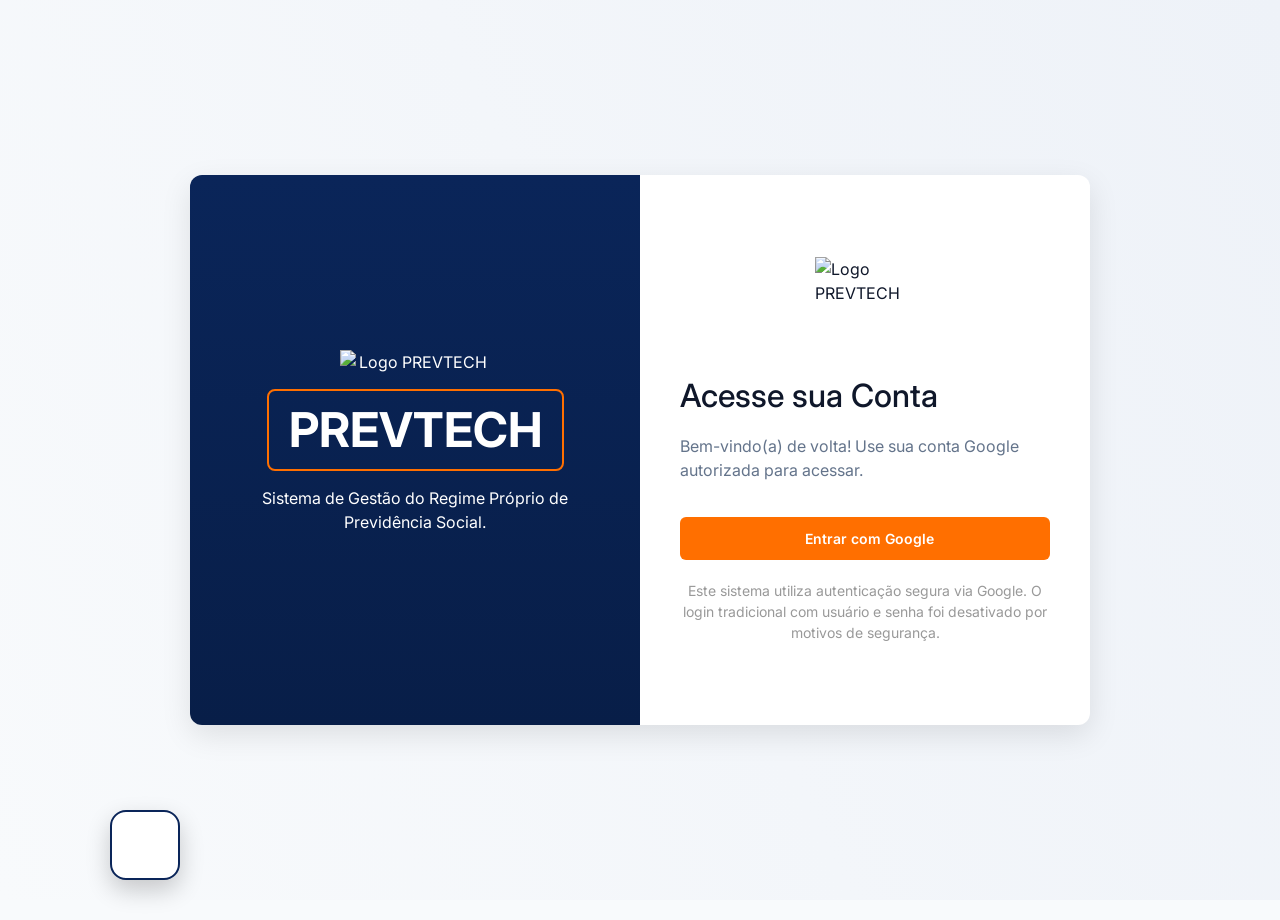
==== index.html @ c50aac82 "Update index.html" ====
<!DOCTYPE html>
<html lang="pt-BR">
<head>
<meta charset="UTF-8" />
<title>PREVTECH - Sistema de Gestão Previdenciária v4.2 (Revisado)</title>
  <meta name="viewport" content="width=device-width, initial-scale=1.0" />
  <meta name="google-site-verification" content="Fo94L4B-A5NlHh_1Wn4FkaCzMlJL4pFy1z3borZh_lA" />
  
<link rel="preconnect" href="https://fonts.googleapis.com">
<link rel="preconnect" href="https://fonts.gstatic.com" crossorigin>
<link href="https://fonts.googleapis.com/css2?family=Inter:wght@400;500;600;700&display=swap" rel="stylesheet">

<link href="https://cdn.jsdelivr.net/npm/bootstrap@5.3.3/dist/css/bootstrap.min.css" rel="stylesheet">
<link rel="stylesheet" href="https://cdn.jsdelivr.net/npm/bootstrap-icons@1.11.3/font/bootstrap-icons.min.css">

<link rel="stylesheet" href="style.css">
<link rel="stylesheet" href="https://cdn.jsdelivr.net/npm/@fortawesome/fontawesome-free/css/all.min.css">
<link href="https://cdn.jsdelivr.net/npm/remixicon@4.2.0/fonts/remixicon.css" rel="stylesheet" />
<link rel="stylesheet" type="text/css" href="https://cdn.jsdelivr.net/npm/toastify-js/src/toastify.min.css">

<style>
        .dashboard-grid {
            margin-bottom: 20px; /* Controla o espaço abaixo do grid de cards */
        }
    </style>
    
</head>
<body>

<div id="telaLogin">
  <div class="login-container">
    <div class="login-branding">
      <div class="branding-content">
        <img src="https://i.postimg.cc/JhB0dJdz/Logo-Prev-Tech.png" alt="Logo PREVTECH" class="branding-logo">
        <h2>PREVTECH</h2>
        <p>Sistema de Gestão do Regime Próprio de Previdência Social.</p>
      </div>
    </div>
    <div class="login-form" id="login-form-container">
      <img src="https://i.postimg.cc/JhB0dJdz/Logo-Prev-Tech.png" alt="Logo PREVTECH" class="login-logo">
      
      <h2>Acesse sua Conta</h2>
      <p>Bem-vindo(a) de volta! Use sua conta Google autorizada para acessar.</p>
      
      <button onclick="auth.loginGoogle()" class="primary google-login-btn">
        <i class="fab fa-google"></i> Entrar com Google
      </button>
      
      <p id="mensagem" class="status-message"></p>
      <small style="text-align: center; color: #999; margin-top: 20px;">
        Este sistema utiliza autenticação segura via Google. O login tradicional com usuário e senha foi desativado por motivos de segurança.
      </small>
    </div>
  </div>
</div>

<div class="app-container" style="display:none;">

    <aside class="sidebar">
        <div class="sidebar-header">
            <h2>PREVTECH</h2>
        </div>
        <div class="sidebar-profile">
            <div id="user-avatar" class="sidebar-profile-avatar"></div>
            <div class="profile-info">
                <span id="usuarioLogadoSidebar"></span>
                <small id="usuarioTipoSidebar">Usuário do Sistema</small>
            </div>
        </div>
        <ul id="main-nav" class="sidebar-nav">
            <li class="sidebar-section-title">Principal</li>
            <li><a href="#" class="active" onclick="handleNavClick(event, 'dashboard')"><i class="ri-home-4-line"></i> Painel Inicial</a></li>
            <li><a href="#" onclick="handleNavClick(event, 'simulacao')"><i class="ri-calculator-line"></i> Nova Simulação</a></li>
            <li><a href="#" onclick="handleNavClick(event, 'geradorChecklists')"><i class="ri-checkbox-multiple-line"></i> Gerar Checklist</a></li>
            <li><a href="#" onclick="handleNavClick(event, 'geradorDocumentos')"><i class="ri-file-add-line"></i> Gerar Documentos</a></li>
            <li><a href="#" onclick="handleNavClick(event, 'geradorCTC')"><i class="ri-file-text-line"></i> Gerar CTC</a></li>
            <li><a href="#" onclick="handleNavClick(event, 'telaLegislacao')"><i class="ri-book-open-line"></i> Legislação</a></li>
            <li><a href="#" onclick="handleNavClick(event, 'telaConfiguracoes')"><i class="ri-settings-3-line"></i> Configurações</a></li>
            
            <li class="sidebar-section-title">Módulos de Gestão</li>
            <li><a href="#" onclick="handleNavClick(event, 'telaCadastro')"><i class="ri-user-settings-line"></i> Gestão Cadastral</a></li>
            <li><a href="#" onclick="handleNavClick(event, 'telaProcessos')"><i class="ri-folders-line"></i> Gestão de Processos</a></li>
            <li><a href="#" onclick="handleNavClick(event, 'telaFinanceiro')"><i class="ri-line-chart-line"></i> Financeiro</a></li>
            <li><a href="#" onclick="handleNavClick(event, 'telaRelatorios')"><i class="ri-file-chart-line"></i> Relatórios e BI</a></li>

            <li id="admin-section-title" class="sidebar-section-title" style="display:none;">Administração</li>
            <li id="admin-nav-item" style="display:none;"><a href="#" onclick="handleNavClick(event, 'telaUsuarios')"><i class="ri-shield-user-line"></i> Gerenciar Usuários</a></li>
        </ul>
    </aside>

    <main class="main-content">
        <header class="topbar">
            <div id="datetime-container"></div>
            <div class="topbar-right">
                <div class="user-info">
                    <b id="usuarioLogado"></b>
                </div>
                <button id="toggleTheme" onclick="alternarTema()" title="Alternar Tema"><i class="ri-moon-line"></i></button>
                <button onclick="auth.logout()" title="Sair do Sistema"><i class="ri-logout-box-r-line"></i></button>
            </div>
        </header>

        <div class="page-content">
            <div class="content-wrapper">

                <div id="dashboard" style="display:none;">
                    <h2>Painel de Controle</h2>
                    <div id="admin-dashboard-controls" style="display:none;">
                        <label for="view-selector"><i class="ri-eye-line"></i> Visão do Painel:</label>
                        <select id="view-selector" onchange="atualizarDashboardView()">
                            <option value="meus_registros">Meus Registros</option>
                            <option value="todos_usuarios">Todos os Usuários</option>
                        </select>
                    </div>
                    
                    <div class="dashboard-grid">
                    <div class="dashboard-card" onclick="handleNavClick(event, 'simulacao')"><i class="ri-add-circle-line"></i><span>Nova Simulação de Benefício</span></div>
                    <div class="dashboard-card" onclick="document.getElementById('carregarSimulacaoInput').click()"><i class="ri-upload-2-line"></i><span>Carregar Simulação</span></div>
                    <div class="dashboard-card" onclick="handleNavClick(event, 'geradorCTC')"><i class="ri-file-text-line"></i><span>Gerar Certidão (CTC)</span></div>
                    <div class="dashboard-card" onclick="document.getElementById('carregarCTCInput').click()"><i class="ri-upload-cloud-2-line"></i><span>Carregar CTC</span></div>

                    <div class="dashboard-card" onclick="handleNavClick(event, 'telaLegislacao')"><i class="ri-book-open-line"></i><span>Acessar Legislação</span></div>

                    <div class="dashboard-card" onclick="window.open('assets/pdfs/ITA - CARTILHA ITAPREV - 2025.pdf', '_blank')"><i class="ri-book-read-line"></i><span>Cartilha Previdenciária</span></div>

                    <div class="dashboard-card" onclick="exportarBaseDeDadosCompleta(this)"><i class="ri-database-2-line"></i><span>Exportar Base de Dados</span></div>

                    <div class="dashboard-card" onclick="extratorFichas.abrirModal()"><i class="ri-file-search-line"></i><span>Extrair Ficha Financeira</span></div>
                    

                        <div class="dashboard-card" style="grid-column: 1 / -1; align-items: flex-start; text-align: left;">
                            <h4 style="margin-top:0; display:flex; align-items:center; gap:8px; border:none; font-size: 1.1em;">
                                <i class="ri-pie-chart-2-line" style="font-size: 1.5rem; margin-bottom:0;"></i>
                                <span>Distribuição de Tipos de Benefícios</span>
                            </h4>
                            <div style="width: 100%; height: 280px; position: relative;">
                                <canvas id="graficoTiposBeneficio"></canvas>
                            </div>
                        </div>
                        
                        <div class="dashboard-card" style="cursor: default;"><i class="ri-file-list-3-line"></i><span>Total de Simulações</span><h3 id="kpi-total-simulacoes" style="margin:5px 0 0 0; border:none;">0</h3></div>
                        <div class="dashboard-card" style="cursor: default;"><i class="ri-file-text-line"></i><span>Total de CTCs</span><h3 id="kpi-total-ctcs" style="margin:5px 0 0 0; border:none;">0</h3></div>
                        <div class="dashboard-card" style="cursor: default;"><i class="ri-money-dollar-circle-line"></i><span>Valor Médio (Benefício)</span><h3 id="kpi-valor-medio" style="margin:5px 0 0 0; border:none;">R$ 0,00</h3></div>
                        <div class="dashboard-card" style="cursor: default;"><i class="ri-calendar-check-line"></i><span>Total de Dias (CTC)</span><h3 id="kpi-total-dias-ctc" style="margin:5px 0 0 0; border:none;">0</h3></div>
                    </div>

                    <h3 class="accordion-toggle"><i class="ri-folder-history-fill"></i> Histórico de Simulações Salvas</h3>
                    <ul id="listaHistorico" class="accordion-content"></ul>
                    <h3 class="accordion-toggle"><i class="ri-file-copy-2-fill"></i> CTCs Salvas</h3>
                    <ul id="listaCTCsSalvas" class="accordion-content"></ul>
                </div>

                <div id="simulacao" style="display:none;">
                    <div id="passo1" class="wizard-step">
                        <h2>Passo 1: Dados e Tipo de Benefício</h2>
                        <div class="form-grid">
                            <label>Tipo de Benefício:
                            <select id="tipoBeneficio" onchange="alternarCamposBeneficio()">
                            <option value="voluntaria">Aposentadoria Voluntária</option>
                            <option value="incapacidade">Aposentadoria por Incapacidade Permanente</option>
                            <option value="compulsoria">Aposentadoria Compulsória</option> 
                            <option value="pensao_ativo">Pensão por Morte (Instituidor Ativo)</option>
                            <option value="pensao_aposentado">Pensão por Morte (Instituidor Aposentado)</option>
                        </select>
                      </label>
                        </div>
                        <div id="camposIncapacidade" style="display:none;" class="form-grid">
                            <label>A incapacidade decorre de acidente de trabalho, doença profissional ou doença grave?
                                <select id="incapacidadeGrave">
                                    <option value="sim">Sim</option>
                                    <option value="nao" selected>Não</option>
                                </select>
                            </label>
                            <label>Data de Início da Incapacidade (DII):
                                <input type="date" id="dataInicioIncapacidade" />
                            </label>
                        </div>
                        <div id="containerGestaoDependentes" style="display:none;"><h4>Dependentes para Pensão</h4><table id="tabela-dependentes"><thead><tr><th>Nome Completo</th><th style="width: 200px;">CPF</th><th style="width: 150px;">Data de Nasc.</th><th>Endereço Completo</th><th>Telefone</th><th>RG</th><th style="width: 180px;">Parentesco</th><th style="width: 110px;">Inválido?</th><th style="width: 100px;">Ações</th></tr></thead><tbody id="corpo-tabela-dependentes"></tbody></table><button type="button" class="primary" onclick="adicionarLinhaDependente()">+ Adicionar Dependente</button></div>
                        <div id="camposPensaoAtivo" style="display:none;"></div>
                        <div id="camposPensaoAposentado" style="display:none;"><label>Valor do Provento Bruto do Aposentado (R$): <input type="number" id="proventoAposentado" value="0" /></label></div>
                        <h4>Informações do Servidor (Instituidor)</h4>
                        <div class="form-grid">
                            <div class="form-grid-span-all" style="display: flex; gap: 10px; align-items: flex-end;">
                                <label style="flex-grow: 1;">Nome: <input type="text" id="nomeServidor" /></label>
                                <button type="button" class="secondary" onclick="simulacao.abrirModalBusca()" style="margin-bottom: 0; flex-shrink: 0;"><i class="ri-user-search-line"></i> Buscar Servidor</button>
                            </div>
                            <label>Matrícula: <input type="text" id="matriculaServidor" /></label>
                            <label>CPF: <input type="text" id="cpfServidor" placeholder="000.000.000-00" /><small id="cpf-status" class="status-message"></small></label>
                            <label>RG (com órgão emissor): <input type="text" id="rgServidor" placeholder="Ex: 20181776485 - SSPDS-CE" /></label>
                            <label>Data de Nascimento: <input type="date" id="dataNascimento" /></label>
                            <div class="form-grid-span-all">
                            <label>Endereço Completo:<input type="text" id="enderecoServidor" placeholder="Ex: Rua Exemplo, 123, Centro, Itapipoca - CE"></label></div>
                            <label>Telefone: <input type="text" id="telefoneServidor" placeholder="(88) 99999-9999" /></label>
                            <label>E-mail: <input type="text" id="emailServidor" placeholder="exemplo@email.com" /></label>
                            <label>Cargo (com referência): <input type="text" id="cargoServidor" placeholder="Ex: Professora de Educação Básica II Ref. 16" /></label>
                            <label>Carga Horária: <input type="text" id="cargaHorariaServidor" placeholder="Ex: 20hrs. semanais" /></label>
                            <label>Lotação (Secretaria): <input type="text" id="lotacaoServidor" placeholder="Ex: Secretaria de Educação de Itapipoca-CE" /></label>
                            <label>Magistério (Lei 11.301/2006)? <select id="isMagisterio"><option value="nao" selected>Não</option><option value="sim">Sim</option></select></label>
                            <label>Data de Admissão: <input type="date" id="dataAdmissao" /></label>
                            <label>Data do Requerimento: <input type="date" id="dataRequerimento" /></label>
                            <label>Data do Cálculo: <input type="date" id="dataCalculo" /></label>
                            <label>Sexo: <select id="sexo"><option value="M">Masculino</option><option value="F">Feminino</option></select></label>
                            
                            <div class="form-grid-span-all">
                                <label>
                                    <div class="tooltip-container">
                                        Tempo de Contribuição Externo:
                                        <span class="tooltip">?<span class="tooltiptext">Adicione os períodos de contribuição externa (ex: INSS). O sistema somará os dias e os utilizará nos cálculos.</span></span>
                                    </div>
                                </label>
                                <div class="tempo-externo-container">
                                    <div class="tempo-externo-inputs">
                                        <label>Data Início: <input type="date" id="te-data-inicio"></label>
                                        <label>Data Fim: <input type="date" id="te-data-fim"></label>
                                        <button class="primary" onclick="adicionarPeriodoExterno()">Adicionar</button>
                                    </div>
                                    <table id="tabela-tempo-externo">
                                        <thead><tr><th>Início</th><th>Fim</th><th>Dias</th><th>Ação</th></tr></thead>
                                        <tbody id="corpo-tabela-tempo-externo"></tbody>
                                    </table>
                                    <div id="total-tempo-externo">Total de Dias: 0</div>
                                </div>
                                <input type="hidden" id="tempoExterno" value="0">
                            </div>

                            <label><div class="tooltip-container">Tempo Especial Convertido (dias):<span class="tooltip">?<span class="tooltiptext">Informe o tempo de atividade especial já convertido em tempo comum. Ex: 10 anos de atividade especial de um homem (fator 1.4) se convertem em 14 anos de tempo comum (5110 dias), ou seja, 4 anos (1460 dias) a serem informados aqui.</span></span></div><input type="number" id="tempoEspecial" value="0" min="0" /></label>
                            
                            <label>
                                <div class="tooltip-container">
                                    Tempo de Contribuição Efetivo (dias):
                                    <span class="tooltip">?<span class="tooltiptext">Informe o total de dias de contribuição real (líquido), desconsiderando faltas e licenças. Essencial para o cálculo proporcional da regra antiga de incapacidade (DII anterior a 13/11/2019).</span></span>
                                </div>
                                <input type="number" id="tempoContribuicaoEfetivoDias" value="0" min="0" />
                            </label>
                        </div>
                        <div id="camposAtoAposentadoria" style="display:none;"><h4>Informações para o Ato de Aposentadoria</h4><div class="form-grid"><label>Nº do Processo Administrativo: <input type="text" id="processoAposentadoria" /></label><label>Nº do Ato de Aposentadoria: <input type="number" id="atoNumeroAposentadoria" /></label></div><label>Fundamento Legal (para o Ato de Aposentadoria):<textarea id="fundamentoLegalPersonalizado"></textarea></label></div>
                        <div id="camposAtoPensao" style="display:none;"><h4>Informações para o Ato de Pensão</h4><div class="form-grid"><label>Nome do Pensionista Principal (Beneficiário): <input type="text" id="nomePensionista" /></label><label>Relação de Parentesco (do Principal): <input type="text"id="relacaoPensionista" /></label><label>Data do Óbito do Servidor: <input type="date" id="dataObito" /></label><label>Nº do Processo Administrativo: <input type="text" id="processoAdministrativo" /></label><label>Nº do Ato de Pensão: <input type="number" id="atoNumero" /></label></div></div>
                        <div class="wizard-nav"><button class="secondary" onclick="handleNavClick(event, 'dashboard')">Voltar ao Painel</button><button class="primary" onclick="irParaPasso(2)">Próximo Passo ❯</button></div>
                    </div>
                    <div id="passo2" class="wizard-step" style="display:none;">
                        <h2 class="accordion-toggle">Passo 2: Salários de Contribuição (para Média)</h2>
                        <div class="accordion-content">
                            <div class="tabela-container">
                                <table id="tabela-salarios">
                                    <thead><tr><th>Nº</th><th>MÊS/ANO</th><th>FATOR</th><th>SALÁRIO (R$)</th><th>SALÁRIO ATUALIZADO (R$)</th><th>Ações</th></tr></thead>
                                    <tbody id="corpo-tabela"></tbody>
                                </table>
                            </div>
                            <div class="grupos-botoes">
                                <div class="grupo">
                                    <h4>Ações da Tabela</h4>
                                    <button class="primary" onclick="adicionarLinha()"><i class="ri-add-line"></i> <span class="button-text">Adicionar Linha</span></button>
                                    <button class="danger" onclick="limparTabela()"><i class="ri-delete-bin-line"></i> Limpar Tabela</button>
                                </div>
                                <div class="grupo">
                                    <h4>Ferramentas</h4>
                                    <button class="secondary" onclick="buscarEPreencherFatores(this)"><i class="ri-refresh-line"></i> <span class="button-text">Atualizar Fatores (BCB)</span><span class="spinner"></span></button>
                                    <button class="secondary" onclick="exportarExcel(this)"><i class="ri-file-excel-2-line"></i> Exportar para Excel</button>
                                    <button class="secondary" onclick="document.getElementById('arquivoExcel').click()"><i class="ri-upload-2-line"></i> Importar do Excel</button>
                                </div>
                            </div>
                        </div>
                        <div class="wizard-nav"><button class="secondary" onclick="irParaPasso(1)">❮ Passo Anterior</button><button class="primary" onclick="calcularBeneficio(true, this)"><span class="button-text">Calcular e Ver Resultado ❯</span><span class="spinner"></span></button></div>
                    </div>
                    <div id="passo3" class="wizard-step" style="display:none;">
                        <h2>Passo 3: Resultado e Geração de Documentos</h2>
                        <div id="resultado"></div>
                        <div id="resultadoLiquido"></div>
                        <div id="resultadoProjecao"></div>
                        <div id="resultadoAbono"></div>
                        <div id="containerDetalhamentoProventos" style="display:none;">
                            <h4>Detalhamento dos Proventos para o Ato</h4>
                            <table id="tabela-proventos-ato">
                                <thead><tr><th>DESCRIÇÃO</th><th>VALOR (R$)</th><th>Ações</th></tr></thead>
                                <tbody id="corpo-tabela-proventos-ato"></tbody>
                                <tfoot><tr style="font-weight: bold;"><td>TOTAL DOS PROVENTOS</td><td id="total-proventos-ato">R$ 0,00</td><td></td></tr></tfoot>
                            </table>
                            <button class="primary" onclick="adicionarLinhaProvento()">+ Adicionar Linha de Provento</button>
                        </div>
                        <canvas id="graficoSalarios"></canvas>

                        <div class="acoes-finais-container" style="margin-top: 30px;">
                            <button class="secondary" onclick="preencherChecklistComDadosDaSimulacao()">
                               <i class="ri-checkbox-multiple-line"></i> Gerar Checklist para esta Simulação
                           </button>
                       </div>
                        
                        <div id="planner-container">
                            <h4>🔮 Planejador de Aposentadoria Interativo</h4>
                            <p>Explore cenários futuros sem alterar os dados originais da sua simulação.</p>
                            <div class="form-grid">
                                <label>Aposentar em uma data futura:
                                    <input type="date" id="planner-data-futura">
                                </label>
                                <label>Simular aumento salarial (%):
                                    <input type="number" id="planner-aumento-salarial" placeholder="Ex: 10">
                                </label>
                                <label>Adicionar tempo de contribuição (dias):
                                    <input type="number" id="planner-tempo-adicional" placeholder="Ex: 365">
                                </label>
                            </div>
                            <button class="secondary" onclick="planejarAposentadoria(this)" style="margin-top: 15px;">
                                <span class="button-text">📊 Calcular Cenário</span>
                                <span class="spinner"></span>
                            </button>
                            <div id="resultado-planner"></div>
                        </div>
                        
                        <h4 style="margin-top: 30px;">Ações Finais</h4>
                        <div class="acoes-finais-container">
                            <div class="grupo-salvar">
                                <input type="text" id="nomeSimulacao" placeholder="Nome da simulação p/ salvar" />
                                <button class="primary" onclick="salvarSimulacaoHistorico()">🕘 Salvar no Histórico</button>
                            </div>
                            <div class="grupo-acoes">
                                <button class="secondary" onclick="imprimirSimulacao()">🖨️ Imprimir Relatório</button>
                                <button class="primary" onclick="simulacao.salvarLocal()">💾 Salvar no Computador</button>
                                <button class="primary" onclick="exportarTudoZIP(this)">📦 Exportar ZIP</button>
                                <button id="btnGerarAtoAposentadoria" class="success" onclick="gerarAtoDeAposentadoria(this)" style="display: none;">
                                    <span class="button-text">🏛️ Gerar Ato de Aposentadoria</span>
                                    <span class="spinner"></span>
                                </button>
                                <button id="btnGerarAtoPensao" class="success" onclick="gerarAtoDePensao(this)" style="display: none;">
                                    <span class="button-text">🏛️ Gerar Ato de Pensão</span>
                                    <span class="spinner"></span>
                                </button>
                            </div>
                        </div>

                        <div class="wizard-nav">
                            <button class="secondary" onclick="irParaPasso(2)">❮ Voltar e Ajustar Salários</button>
                            <button class="primary" onclick="handleNavClick(event, 'dashboard')">Finalizar e Voltar ao Painel</button>
                        </div>
                    </div>
                </div>
                
                <div id="geradorDocumentos" style="display:none;">
    <h2><i class="ri-file-add-fill"></i> Gerador de Documentos para Processos</h2>
    <p>Selecione um documento abaixo para gerar. Os dados do servidor podem ser preenchidos manualmente ou puxados da última simulação realizada.</p>

    <div class="form-grid" style="align-items: end; margin-bottom: 20px;">
        <label>Nome do Servidor (para preenchimento):
            <input type="text" id="doc-nome-servidor" placeholder="Digite o nome ou puxe da simulação">
        </label>
        <button class="primary" onclick="preencherDocumentosComDadosSimulacao()">
            <i class="ri-user-search-line"></i> Puxar Dados da Simulação
        </button>
    </div>

    <div class="dashboard-grid">
        <div class="dashboard-card" onclick="gerarRequerimentoAposentadoria()">
            <i class="ri-file-edit-line"></i>
            <span>Requerimento de Aposentadoria</span>
        </div>
        <div class="dashboard-card" onclick="gerarDeclaracaoNaoPercepcao()">
            <i class="ri-file-shield-2-line"></i>
            <span>Declaração de Não Percepção (ITAPREV)</span>
        </div>
        <div class="dashboard-card" onclick="gerarReqPensaoMorte()">
            <i class="ri-group-line"></i>
            <span>Requerimento de Pensão por Morte</span>
        </div>
        <div class="dashboard-card" onclick="gerarDeclaracaoNaoAcumulacao()">
            <i class="ri-file-copy-2-line"></i>
            <span>Declaração de Não Acumulação</span>
        </div>
         <div class="dashboard-card" onclick="gerarDeclaracaoNaoPercepcaoIndividual()">
            <i class="ri-user-unfollow-line"></i>
            <span>Declaração de Não Percepção (Individual)</span>
        </div>
        <div class="dashboard-card" onclick="gerarAutoDeclaracaoRenda()">
            <i class="ri-money-dollar-circle-line"></i>
            <span>Autodeclaração de Renda</span>
        </div>
        <div class="dashboard-card" onclick="gerarDeclaracaoConvivioMarital()">
            <i class="ri-heart-2-line"></i>
            <span>Declaração de Convívio Marital</span>
        </div>
          </div>
             </div>

                <div id="geradorChecklists" style="display:none;">
                    <div class="text-center mb-4">
                        <h2 class="display-6"><i class="bi bi-file-earmark-check-fill me-2"></i>Gerador de Checklists</h2>
                        <p class="lead">Selecione o tipo de benefício, preencha os dados e gere um PDF profissional.</p>
                    </div>
            
                    <ul class="nav nav-tabs" id="checklistTab" role="tablist">
                        <li class="nav-item" role="presentation">
                            <button class="nav-link active" data-bs-toggle="tab" data-bs-target="#idade-tempo-pane" type="button" role="tab">Idade e Tempo</button>
                        </li>
                        <li class="nav-item" role="presentation">
                            <button class="nav-link" data-bs-toggle="tab" data-bs-target="#idade-pane" type="button" role="tab">Por Idade</button>
                        </li>
                        <li class="nav-item" role="presentation">
                            <button class="nav-link" data-bs-toggle="tab" data-bs-target="#incapacidade-pane" type="button" role="tab">Incapacidade</button>
                        </li>
                        <li class="nav-item" role="presentation">
                            <button class="nav-link" data-bs-toggle="tab" data-bs-target="#compulsoria-pane" type="button" role="tab">Compulsória</button>
                        </li>
                        <li class="nav-item" role="presentation">
                            <button class="nav-link" data-bs-toggle="tab" data-bs-target="#pensao-pane" type="button" role="tab">Pensão por Morte</button>
                        </li>
                    </ul>
            
                    <div class="tab-content" id="checklistTabContent">
                        
                        <div class="tab-pane fade show active" id="idade-tempo-pane" role="tabpanel">
                            <div class="checklist-form" id="form-idade-tempo">
                                <div class="form-header">
                                    <h3>CHECKLIST - APOSENTADORIA POR IDADE E TEMPO DE CONTRIBUIÇÃO</h3>
                                </div>
                                
                                <h5 class="form-section-title">DADOS DO SERVIDOR</h5>
                                <div class="row">
                                    <div class="col-md-4 mb-3">
                                        <label for="it-matricula" class="form-label">Matrícula</label>
                                        <input type="text" class="form-control" id="it-matricula" placeholder="Matrícula">
                                    </div>
                                    <div class="col-md-8 mb-3">
                                        <label for="it-nome" class="form-label">Nome do Servidor(a)</label>
                                        <input type="text" class="form-control" id="it-nome" placeholder="Nome do Servidor(a)">
                                    </div>
                                    <div class="col-md-6 mb-3">
                                        <label for="it-cpf" class="form-label">CPF</label>
                                        <input type="text" class="form-control" id="it-cpf" placeholder="CPF">
                                    </div>
                                    <div class="col-md-6 mb-3">
                                        <label for="it-nascimento" class="form-label">Data de Nascimento</label>
                                        <input type="text" class="form-control" id="it-nascimento" placeholder="dd/mm/aaaa">
                                    </div>
                                    <div class="col-md-6 mb-3">
                                        <label for="it-cargo" class="form-label">Cargo</label>
                                        <input type="text" class="form-control" id="it-cargo" placeholder="Cargo">
                                    </div>
                                     <div class="col-md-6 mb-3">
                                        <label for="it-lotacao" class="form-label">Lotação</label>
                                        <input type="text" class="form-control" id="it-lotacao" placeholder="Lotação">
                                    </div>
                                </div>
            
                                <h5 class="form-section-title">DOCUMENTOS A CARGO DO SERVIDOR/REQUERENTE</h5>
                                <div class="doc-section row">
                                    <div class="col-12"><div class="form-check"><input class="form-check-input" type="checkbox" id="it-doc1"><label class="form-check-label" for="it-doc1">Requerimento</label></div></div>
                                    <div class="col-12"><div class="form-check"><input class="form-check-input" type="checkbox" id="it-doc2"><label class="form-check-label" for="it-doc2">Identidade e CPF</label></div></div>
                                    <div class="col-12"><div class="form-check"><input class="form-check-input" type="checkbox" id="it-doc3"><label class="form-check-label" for="it-doc3">Título de Eleitor</label></div></div>
                                    <div class="col-12"><div class="form-check"><input class="form-check-input" type="checkbox" id="it-doc4"><label class="form-check-label" for="it-doc4">Carteira de Trabalho (Foto e Identificação)</label></div></div>
                                    <div class="col-12"><div class="form-check"><input class="form-check-input" type="checkbox" id="it-doc5"><label class="form-check-label" for="it-doc5">Comprovante de residência atualizado</label></div></div>
                                    <div class="col-12"><div class="form-check"><input class="form-check-input" type="checkbox" id="it-doc6"><label class="form-check-label" for="it-doc6">Termo de Posse (Exceto concurso de 1998)</label></div></div>
                                    <div class="col-12"><div class="form-check"><input class="form-check-input" type="checkbox" id="it-doc7"><label class="form-check-label" for="it-doc7">Contrato de Trabalho "CTPS"</label></div></div>
                                    <div class="col-12"><div class="form-check"><input class="form-check-input" type="checkbox" id="it-doc8"><label class="form-check-label" for="it-doc8">Ato de Nomeação</label></div></div>
                                    <div class="col-12"><div class="form-check"><input class="form-check-input" type="checkbox" id="it-doc9"><label class="form-check-label" for="it-doc9">Certidão de Tempo de Contribuição do INSS (CTC Original)</label></div></div>
                                    <div class="col-12"><div class="form-check"><input class="form-check-input" type="checkbox" id="it-doc10"><label class="form-check-label" for="it-doc10">Cadastro Nacional de Informações Sociais - CNIS do INSS (Detalhado)</label></div></div>
                                    <div class="col-12"><div class="form-check"><input class="form-check-input" type="checkbox" id="it-doc11"><label class="form-check-label" for="it-doc11">Declaração de percepção ou não de benefícios previdenciários (assinada pelo requerente)</label></div></div>
                                    <div class="col-12"><div class="form-check"><input class="form-check-input" type="checkbox" id="it-doc12"><label class="form-check-label" for="it-doc12">Certidão Negativa (PAD/Nada Consta), expedida pela PMI</label></div></div>
                                    <div class="col-12"><div class="form-check"><input class="form-check-input" type="checkbox" id="it-doc13"><label class="form-check-label" for="it-doc13">Declaração de Acumulação ou não de cargo ou função pública</label></div></div>
                                    <div class="col-12"><div class="form-check"><input class="form-check-input" type="checkbox" id="it-doc14"><label class="form-check-label" for="it-doc14">Certificado de Graduação e Pós Graduação (se aplicável)</label></div></div>
                                    <div class="col-12"><div class="form-check"><input class="form-check-input" type="checkbox" id="it-doc15"><label class="form-check-label" for="it-doc15">Para Professor: Declaração de Efetivo Exercício no Magistério</label></div></div>
                                </div>
                                
                                <h5 class="form-section-title">DOCUMENTOS A CARGO DO ÓRGÃO DE ORIGEM/BENEFÍCIOS</h5>
                                <div class="doc-section row">
                                     <div class="col-12"><div class="form-check"><input class="form-check-input" type="checkbox" id="it-doc-ben1"><label class="form-check-label" for="it-doc-ben1">Edital do Concurso</label></div></div>
                                     <div class="col-12"><div class="form-check"><input class="form-check-input" type="checkbox" id="it-doc-ben2"><label class="form-check-label" for="it-doc-ben2">Edital de Nomeação do Servidor</label></div></div>
                                     <div class="col-12"><div class="form-check"><input class="form-check-input" type="checkbox" id="it-doc-ben3"><label class="form-check-label" for="it-doc-ben3">Edital de Convocação e Realização do Concurso</label></div></div>
                                     <div class="col-12"><div class="form-check"><input class="form-check-input" type="checkbox" id="it-doc-ben4"><label class="form-check-label" for="it-doc-ben4">Lei Municipal de Criação de Cargos</label></div></div>
                                     <div class="col-12"><div class="form-check"><input class="form-check-input" type="checkbox" id="it-doc-ben5"><label class="form-check-label" for="it-doc-ben5">Relação dos Aprovados e Classificados</label></div></div>
                                     <div class="col-12"><div class="form-check"><input class="form-check-input" type="checkbox" id="it-doc-ben6"><label class="form-check-label" for="it-doc-ben6">Homologação dos Resultados</label></div></div>
                                     <div class="col-12"><div class="form-check"><input class="form-check-input" type="checkbox" id="it-doc-ben7"><label class="form-check-label" for="it-doc-ben7">Leis de Incorporação de Benefícios</label></div></div>
                                     <div class="col-12"><div class="form-check"><input class="form-check-input" type="checkbox" id="it-doc-ben8"><label class="form-check-label" for="it-doc-ben8">Declaração de percepção ou não de benefícios (INSS e ITAPREV)</label></div></div>
                                     <div class="col-12"><div class="form-check"><input class="form-check-input" type="checkbox" id="it-doc-ben9"><label class="form-check-label" for="it-doc-ben9">Declaração de Tempo de Serviço (expedida pelo RH da PMI)</label></div></div>
                                     <div class="col-12"><div class="form-check"><input class="form-check-input" type="checkbox" id="it-doc-ben10"><label class="form-check-label" for="it-doc-ben10">Ficha Financeira - Mês a Mês (Julho/1994 até ano atual)</label></div></div>
                                     <div class="col-12"><div class="form-check"><input class="form-check-input" type="checkbox" id="it-doc-ben11"><label class="form-check-label" for="it-doc-ben11">Leis de Reajustes anuais (2009 até o ano corrente)</label></div></div>
                                     <div class="col-12"><div class="form-check"><input class="form-check-input" type="checkbox" id="it-doc-ben12"><label class="form-check-label" for="it-doc-ben12">Ofício da autoridade competente ao Presidente do TCE</label></div></div>
                                     <div class="col-12"><div class="form-check"><input class="form-check-input" type="checkbox" id="it-doc-ben13"><label class="form-check-label" for="it-doc-ben13">Leis que dispõem sobre o benefício de aposentadoria</label></div></div>
                                     <div class="col-12"><div class="form-check"><input class="form-check-input" type="checkbox" id="it-doc-ben14"><label class="form-check-label" for="it-doc-ben14">Dois Últimos Contra cheques atualizados</label></div></div>
                                </div>
                                
                                <h5 class="form-section-title">DOCUMENTOS A CARGO DA ASSESSORIA JURÍDICA</h5>
                                <div class="doc-section row">
                                    <div class="col-12"><div class="form-check"><input class="form-check-input" type="checkbox" id="it-doc-jur1"><label class="form-check-label" for="it-doc-jur1">Parecer Jurídico sobre o mérito do pedido</label></div></div>
                                    <div class="col-12"><div class="form-check"><input class="form-check-input" type="checkbox" id="it-doc-jur2"><label class="form-check-label" for="it-doc-jur2">Ato de Aposentadoria</label></div></div>
                                </div>
            
                                <h5 class="form-section-title">OBSERVAÇÕES</h5>
                                <textarea class="form-control" id="it-observacoes" rows="4"></textarea>
                                
                                <div class="footer-actions">
                                    <button type="button" class="btn btn-secondary btn-lg" onclick="handleNavClick(null, 'dashboard')">
                                        <i class="ri-home-4-line me-2"></i>Voltar ao Painel Inicial
                                    </button>
                                    <button class="btn btn-primary btn-lg" onclick="generatePdf('form-idade-tempo', 'Checklist_Idade_e_Tempo')">
                                        <i class="bi bi-file-earmark-pdf-fill me-2"></i>Gerar PDF
                                    </button>
                                </div>
                            </div>
                        </div>
            
                        <div class="tab-pane fade" id="idade-pane" role="tabpanel">
                            <div class="checklist-form" id="form-idade">
                                <div class="form-header">
                                    <h3>CHECKLIST - APOSENTADORIA POR IDADE</h3>
                                </div>
                                
                                <h5 class="form-section-title">DADOS DO SERVIDOR</h5>
                                <div class="row">
                                    <div class="col-md-4 mb-3"><label for="pi-matricula" class="form-label">Matrícula</label><input type="text" class="form-control" id="pi-matricula" placeholder="Matrícula"></div>
                                    <div class="col-md-8 mb-3"><label for="pi-nome" class="form-label">Nome do Servidor(a)</label><input type="text" class="form-control" id="pi-nome" placeholder="Nome do Servidor(a)"></div>
                                    <div class="col-md-6 mb-3"><label for="pi-cpf" class="form-label">CPF</label><input type="text" class="form-control" id="pi-cpf" placeholder="CPF"></div>
                                    <div class="col-md-6 mb-3"><label for="pi-nascimento" class="form-label">Data de Nascimento</label><input type="text" class="form-control" id="pi-nascimento" placeholder="dd/mm/aaaa"></div>
                                    <div class="col-md-6 mb-3"><label for="pi-cargo" class="form-label">Cargo</label><input type="text" class="form-control" id="pi-cargo" placeholder="Cargo"></div>
                                    <div class="col-md-6 mb-3"><label for="pi-lotacao" class="form-label">Lotação</label><input type="text" class="form-control" id="pi-lotacao" placeholder="Lotação"></div>
                                </div>
                            
                                <h5 class="form-section-title">DOCUMENTOS A CARGO DO SERVIDOR/REQUERENTE</h5>
                                <div class="doc-section row">
                                    <div class="col-12"><div class="form-check"><input class="form-check-input" type="checkbox" id="pi-doc1"><label class="form-check-label" for="pi-doc1">Requerimento</label></div></div>
                                    <div class="col-12"><div class="form-check"><input class="form-check-input" type="checkbox" id="pi-doc2"><label class="form-check-label" for="pi-doc2">Identidade</label></div></div>
                                    <div class="col-12"><div class="form-check"><input class="form-check-input" type="checkbox" id="pi-doc3"><label class="form-check-label" for="pi-doc3">Comprovante de Pessoa Física - "CPF"</label></div></div>
                                    <div class="col-12"><div class="form-check"><input class="form-check-input" type="checkbox" id="pi-doc4"><label class="form-check-label" for="pi-doc4">Título de Eleitor</label></div></div>
                                    <div class="col-12"><div class="form-check"><input class="form-check-input" type="checkbox" id="pi-doc5"><label class="form-check-label" for="pi-doc5">Carteira de Trabalho "Foto e Identificação"</label></div></div>
                                    <div class="col-12"><div class="form-check"><input class="form-check-input" type="checkbox" id="pi-doc6"><label class="form-check-label" for="pi-doc6">Comprovante de residência atualizado</label></div></div>
                                    <div class="col-12"><div class="form-check"><input class="form-check-input" type="checkbox" id="pi-doc7"><label class="form-check-label" for="pi-doc7">Termo de Posse "Exceto o do concurso de 1998"</label></div></div>
                                    <div class="col-12"><div class="form-check"><input class="form-check-input" type="checkbox" id="pi-doc8"><label class="form-check-label" for="pi-doc8">Contrato de Trabalho "CTPS"</label></div></div>
                                    <div class="col-12"><div class="form-check"><input class="form-check-input" type="checkbox" id="pi-doc9"><label class="form-check-label" for="pi-doc9">Ato de Nomeação</label></div></div>
                                    <div class="col-12"><div class="form-check"><input class="form-check-input" type="checkbox" id="pi-doc10"><label class="form-check-label" for="pi-doc10">Certidão de Tempo de Contribuição do INSS "CTC Original"</label></div></div>
                                    <div class="col-12"><div class="form-check"><input class="form-check-input" type="checkbox" id="pi-doc11"><label class="form-check-label" for="pi-doc11">Cadastro Nacional de Informações Sociais - CNIS do INSS - "Detalhado"</label></div></div>
                                    <div class="col-12"><div class="form-check"><input class="form-check-input" type="checkbox" id="pi-doc12"><label class="form-check-label" for="pi-doc12">Declaração de percepção ou não percepção de benefícios previdenciários</label></div></div>
                                    <div class="col-12"><div class="form-check"><input class="form-check-input" type="checkbox" id="pi-doc13"><label class="form-check-label" for="pi-doc13">Certidão Negativa (PAD/Nada Consta), expedida pela PMI</label></div></div>
                                    <div class="col-12"><div class="form-check"><input class="form-check-input" type="checkbox" id="pi-doc14"><label class="form-check-label" for="pi-doc14">Declaração de Acumulação ou não acumulação de cargo ou função pública</label></div></div>
                                </div>
                                
                                <h5 class="form-section-title">DOCUMENTOS A CARGO DO ÓRGÃO DE ORIGEM/BENEFÍCIOS</h5>
                                <div class="doc-section row">
                                    <div class="col-12"><div class="form-check"><input class="form-check-input" type="checkbox" id="pi-doc-ben1"><label class="form-check-label" for="pi-doc-ben1">Edital do Concurso</label></div></div>
                                    <div class="col-12"><div class="form-check"><input class="form-check-input" type="checkbox" id="pi-doc-ben2"><label class="form-check-label" for="pi-doc-ben2">Edital de Nomeação do Servidor</label></div></div>
                                    <div class="col-12"><div class="form-check"><input class="form-check-input" type="checkbox" id="pi-doc-ben3"><label class="form-check-label" for="pi-doc-ben3">Edital de Convocação e Realização do Concurso</label></div></div>
                                    <div class="col-12"><div class="form-check"><input class="form-check-input" type="checkbox" id="pi-doc-ben4"><label class="form-check-label" for="pi-doc-ben4">Lei Municipal de Criação de Cargos</label></div></div>
                                    <div class="col-12"><div class="form-check"><input class="form-check-input" type="checkbox" id="pi-doc-ben5"><label class="form-check-label" for="pi-doc-ben5">Relação dos Aprovados e Classificados</label></div></div>
                                    <div class="col-12"><div class="form-check"><input class="form-check-input" type="checkbox" id="pi-doc-ben6"><label class="form-check-label" for="pi-doc-ben6">Homologação dos Resultados</label></div></div>
                                    <div class="col-12"><div class="form-check"><input class="form-check-input" type="checkbox" id="pi-doc-ben7"><label class="form-check-label" for="pi-doc-ben7">Leis de Incorporação de Benefícios "205/1994 Estatuto", "033/2007 PCC do Magistério"</label></div></div>
                                    <div class="col-12"><div class="form-check"><input class="form-check-input" type="checkbox" id="pi-doc-ben8"><label class="form-check-label" for="pi-doc-ben8">Declaração de Tempo de Serviço, expedida pelo "RH da PMI"</label></div></div>
                                    <div class="col-12"><div class="form-check"><input class="form-check-input" type="checkbox" id="pi-doc-ben9"><label class="form-check-label" for="pi-doc-ben9">Ficha Financeira - Mês a Mês "Julho/1994 até ano atual" "RH do ITAPREV"</label></div></div>
                                    <div class="col-12"><div class="form-check"><input class="form-check-input" type="checkbox" id="pi-doc-ben10"><label class="form-check-label" for="pi-doc-ben10">Leis de Reajustes anuais de 2009 até o ano corrente</label></div></div>
                                    <div class="col-12"><div class="form-check"><input class="form-check-input" type="checkbox" id="pi-doc-ben11"><label class="form-check-label" for="pi-doc-ben11">Oficio da autoridade competente dirigido ao Presidente do TCE encaminhando o processo</label></div></div>
                                    <div class="col-12"><div class="form-check"><input class="form-check-input" type="checkbox" id="pi-doc-ben12"><label class="form-check-label" for="pi-doc-ben12">Leis que dispõe sobre o benefício de aposentadoria "047/2008", "005/2020", "042/2021", 035/2022", "Decreto 113/2022"</label></div></div>
                                    <div class="col-12"><div class="form-check"><input class="form-check-input" type="checkbox" id="pi-doc-ben13"><label class="form-check-label" for="pi-doc-ben13">Dois Últimos Contra cheques atualizados "RH do ITAPREV"</label></div></div>
                                </div>
                                
                                <h5 class="form-section-title">DOCUMENTOS A CARGO DA ASSESSORIA JURÍDICA</h5>
                                <div class="doc-section row">
                                    <div class="col-12"><div class="form-check"><input class="form-check-input" type="checkbox" id="pi-doc-jur1"><label class="form-check-label" for="pi-doc-jur1">Parecer Jurídico manifestando-se sobre o mérito do pedido</label></div></div>
                                    <div class="col-12"><div class="form-check"><input class="form-check-input" type="checkbox" id="pi-doc-jur2"><label class="form-check-label" for="pi-doc-jur2">Ato de Aposentadoria</label></div></div>
                                </div>
                                
                                <h5 class="form-section-title">OBSERVAÇÕES</h5>
                                <textarea class="form-control" id="pi-observacoes" rows="4"></textarea>
                                
                                <div class="footer-actions">
                                    <button type="button" class="btn btn-secondary btn-lg" onclick="handleNavClick(null, 'dashboard')">
                                        <i class="ri-home-4-line me-2"></i>Voltar ao Painel Inicial
                                    </button>
                                    <button class="btn btn-primary btn-lg" onclick="generatePdf('form-idade', 'Checklist_Aposentadoria_Idade')">
                                        <i class="bi bi-file-earmark-pdf-fill me-2"></i>Gerar PDF
                                    </button>
                                </div>
                            </div>
                        </div>
                        
                        <div class="tab-pane fade" id="incapacidade-pane" role="tabpanel">
                            <div class="checklist-form" id="form-incapacidade">
                                <div class="form-header">
                                    <h3>CHECKLIST - APOSENTADORIA POR INCAPACIDADE PERMANENTE</h3>
                                </div>
                                
                                <h5 class="form-section-title">DADOS DO SERVIDOR</h5>
                                <div class="row">
                                    <div class="col-md-4 mb-3"><label for="inc-matricula" class="form-label">Matrícula</label><input type="text" class="form-control" id="inc-matricula" placeholder="Matrícula"></div>
                                    <div class="col-md-8 mb-3"><label for="inc-nome" class="form-label">Nome do Servidor(a)</label><input type="text" class="form-control" id="inc-nome" placeholder="Nome do Servidor(a)"></div>
                                    <div class="col-md-6 mb-3"><label for="inc-cpf" class="form-label">CPF</label><input type="text" class="form-control" id="inc-cpf" placeholder="CPF"></div>
                                    <div class="col-md-6 mb-3"><label for="inc-nascimento" class="form-label">Data de Nascimento</label><input type="text" class="form-control" id="inc-nascimento" placeholder="dd/mm/aaaa"></div>
                                    <div class="col-md-6 mb-3"><label for="inc-cargo" class="form-label">Cargo</label><input type="text" class="form-control" id="inc-cargo" placeholder="Cargo"></div>
                                    <div class="col-md-6 mb-3"><label for="inc-lotacao" class="form-label">Lotação</label><input type="text" class="form-control" id="inc-lotacao" placeholder="Lotação"></div>
                                </div>
                            
                                <h5 class="form-section-title">DOCUMENTOS OBRIGATÓRIOS</h5>
                                <div class="doc-section row">
                                    <div class="col-12"><div class="form-check"><input class="form-check-input" type="checkbox" id="inc-doc1"><label class="form-check-label" for="inc-doc1">Requerimento do Servidor</label></div></div>
                                    <div class="col-12"><div class="form-check"><input class="form-check-input" type="checkbox" id="inc-doc2"><label class="form-check-label" for="inc-doc2">Laudo Médico firmado por pelo menos dois médicos, atestando a incapacidade profissional definitiva</label></div></div>
                                    <div class="col-12"><div class="form-check"><input class="form-check-input" type="checkbox" id="inc-doc3"><label class="form-check-label" for="inc-doc3">Cópia da Identidade</label></div></div>
                                    <div class="col-12"><div class="form-check"><input class="form-check-input" type="checkbox" id="inc-doc4"><label class="form-check-label" for="inc-doc4">Cópia do Comprovante de Pessoa Física - CPF</label></div></div>
                                    <div class="col-12"><div class="form-check"><input class="form-check-input" type="checkbox" id="inc-doc5"><label class="form-check-label" for="inc-doc5">Cópia do Título de Eleitor</label></div></div>
                                    <div class="col-12"><div class="form-check"><input class="form-check-input" type="checkbox" id="inc-doc6"><label class="form-check-label" for="inc-doc6">Cópia da Carteira de Trabalho (Foto e Identificação)</label></div></div>
                                    <div class="col-12"><div class="form-check"><input class="form-check-input" type="checkbox" id="inc-doc7"><label class="form-check-label" for="inc-doc7">Cópia do comprovante de residência atualizado</label></div></div>
                                    <div class="col-12"><div class="form-check"><input class="form-check-input" type="checkbox" id="inc-doc8"><label class="form-check-label" for="inc-doc8">Cópia do Termo de Posse</label></div></div>
                                    <div class="col-12"><div class="form-check"><input class="form-check-input" type="checkbox" id="inc-doc9"><label class="form-check-label" for="inc-doc9">Cópia do Contrato de Trabalho (Carteira de Trabalho e Previdência Social)</label></div></div>
                                    <div class="col-12"><div class="form-check"><input class="form-check-input" type="checkbox" id="inc-doc10"><label class="form-check-label" for="inc-doc10">Cópia do Edital do Concurso</label></div></div>
                                    <div class="col-12"><div class="form-check"><input class="form-check-input" type="checkbox" id="inc-doc11"><label class="form-check-label" for="inc-doc11">Cópia do Edital de Nomeação do Servidor</label></div></div>
                                    <div class="col-12"><div class="form-check"><input class="form-check-input" type="checkbox" id="inc-doc12"><label class="form-check-label" for="inc-doc12">Cópia do Ato de Nomeação</label></div></div>
                                    <div class="col-12"><div class="form-check"><input class="form-check-input" type="checkbox" id="inc-doc13"><label class="form-check-label" for="inc-doc13">Cópia do Edital de Convocação e Realização do Concurso</label></div></div>
                                    <div class="col-12"><div class="form-check"><input class="form-check-input" type="checkbox" id="inc-doc14"><label class="form-check-label" for="inc-doc14">Cópia da Lei Municipal de Criação de Cargos</label></div></div>
                                    <div class="col-12"><div class="form-check"><input class="form-check-input" type="checkbox" id="inc-doc15"><label class="form-check-label" for="inc-doc15">Relação dos Aprovados e Classificados</label></div></div>
                                    <div class="col-12"><div class="form-check"><input class="form-check-input" type="checkbox" id="inc-doc16"><label class="form-check-label" for="inc-doc16">Homologação dos Resultados</label></div></div>
                                    <div class="col-12"><div class="form-check"><input class="form-check-input" type="checkbox" id="inc-doc17"><label class="form-check-label" for="inc-doc17">Cópia da Lei de Incorporação de Benefícios</label></div></div>
                                    <div class="col-12"><div class="form-check"><input class="form-check-input" type="checkbox" id="inc-doc18"><label class="form-check-label" for="inc-doc18">Certidão de Tempo de Contribuição - ITAPREV</label></div></div>
                                    <div class="col-12"><div class="form-check"><input class="form-check-input" type="checkbox" id="inc-doc19"><label class="form-check-label" for="inc-doc19">Certidão Original de Tempo de Contribuição Expedida pelo INSS</label></div></div>
                                    <div class="col-12"><div class="form-check"><input class="form-check-input" type="checkbox" id="inc-doc20"><label class="form-check-label" for="inc-doc20">Cadastro Nacional de Informações Sociais - CNIS INSS - Detalhado</label></div></div>
                                    <div class="col-12"><div class="form-check"><input class="form-check-input" type="checkbox" id="inc-doc21"><label class="form-check-label" for="inc-doc21">Declaração de percepção ou não percepção de benefícios previdenciários, expedido pelo INSS</label></div></div>
                                    <div class="col-12"><div class="form-check"><input class="form-check-input" type="checkbox" id="inc-doc22"><label class="form-check-label" for="inc-doc22">Declaração de percepção ou não percepção de benefícios previdenciários, assinada pelo REQUERENTE</label></div></div>
                                    <div class="col-12"><div class="form-check"><input class="form-check-input" type="checkbox" id="inc-doc23"><label class="form-check-label" for="inc-doc23">Declaração de percepção ou não percepção de benefícios previdenciários, expedida pelo ITAPREV</label></div></div>
                                    <div class="col-12"><div class="form-check"><input class="form-check-input" type="checkbox" id="inc-doc24"><label class="form-check-label" for="inc-doc24">Declaração de Processo Administrativo Disciplinar (PAD/Nada Consta), expedida pela Prefeitura Municipal de Itapipoca</label></div></div>
                                    <div class="col-12"><div class="form-check"><input class="form-check-input" type="checkbox" id="inc-doc25"><label class="form-check-label" for="inc-doc25">Declaração de Tempo de Contribuição, expedida pela Prefeitura Municipal de Itapipoca</label></div></div>
                                    <div class="col-12"><div class="form-check"><input class="form-check-input" type="checkbox" id="inc-doc26"><label class="form-check-label" for="inc-doc26">Declaração de Acumulação ou não acumulação de cargo ou função pública</label></div></div>
                                    <div class="col-12"><div class="form-check"><input class="form-check-input" type="checkbox" id="inc-doc27"><label class="form-check-label" for="inc-doc27">Cópia da Ficha Financeira - Mês a Mês (Jul/94 a data final)</label></div></div>
                                    <div class="col-12"><div class="form-check"><input class="form-check-input" type="checkbox" id="inc-doc28"><label class="form-check-label" for="inc-doc28">Oficio da autoridade competente dirigido ao Presidente do TCE encaminhando o processo de aposentadoria</label></div></div>
                                    <div class="col-12"><div class="form-check"><input class="form-check-input" type="checkbox" id="inc-doc29"><label class="form-check-label" for="inc-doc29">Parecer Jurídico manifestando-se sobre o mérito do pedido</label></div></div>
                                    <div class="col-12"><div class="form-check"><input class="form-check-input" type="checkbox" id="inc-doc30"><label class="form-check-label" for="inc-doc30">Ato de Aposentadoria</label></div></div>
                                    <div class="col-12"><div class="form-check"><input class="form-check-input" type="checkbox" id="inc-doc31"><label class="form-check-label" for="inc-doc31">Cópia da Lei que dispõe sobre o beneficio de aposentadoria</label></div></div>
                                    <div class="col-12"><div class="form-check"><input class="form-check-input" type="checkbox" id="inc-doc32"><label class="form-check-label" for="inc-doc32">Contra cheque atualizado</label></div></div>
                                </div>
                                
                                <h5 class="form-section-title">OBSERVAÇÕES</h5>
                                <textarea class="form-control" id="inc-observacoes" rows="4"></textarea>
                                
                                <div class="footer-actions">
                                    <button type="button" class="btn btn-secondary btn-lg" onclick="handleNavClick(null, 'dashboard')">
                                        <i class="ri-home-4-line me-2"></i>Voltar ao Painel Inicial
                                    </button>
                                    <button class="btn btn-primary btn-lg" onclick="generatePdf('form-incapacidade', 'Checklist_Incapacidade')">
                                        <i class="bi bi-file-earmark-pdf-fill me-2"></i>Gerar PDF
                                    </button>
                                </div>
                            </div>
                        </div>
                        
                        <div class="tab-pane fade" id="compulsoria-pane" role="tabpanel">
                            <div class="checklist-form" id="form-compulsoria">
                                <div class="form-header">
                                    <h3>CHECKLIST - APOSENTADORIA COMPULSÓRIA</h3>
                                </div>
                                
                                <h5 class="form-section-title">DADOS DO SERVIDOR</h5>
                                <div class="row">
                                    <div class="col-md-4 mb-3"><label for="comp-matricula" class="form-label">Matrícula</label><input type="text" class="form-control" id="comp-matricula" placeholder="Matrícula"></div>
                                    <div class="col-md-8 mb-3"><label for="comp-nome" class="form-label">Nome do Servidor(a)</label><input type="text" class="form-control" id="comp-nome" placeholder="Nome do Servidor(a)"></div>
                                    <div class="col-md-6 mb-3"><label for="comp-cpf" class="form-label">CPF</label><input type="text" class="form-control" id="comp-cpf" placeholder="CPF"></div>
                                    <div class="col-md-6 mb-3"><label for="comp-nascimento" class="form-label">Data de Nascimento</label><input type="text" class="form-control" id="comp-nascimento" placeholder="dd/mm/aaaa"></div>
                                    <div class="col-md-6 mb-3"><label for="comp-cargo" class="form-label">Cargo</label><input type="text" class="form-control" id="comp-cargo" placeholder="Cargo"></div>
                                    <div class="col-md-6 mb-3"><label for="comp-lotacao" class="form-label">Lotação</label><input type="text" class="form-control" id="comp-lotacao" placeholder="Lotação"></div>
                                </div>
                            
                                <h5 class="form-section-title">DOCUMENTOS OBRIGATÓRIOS</h5>
                                <div class="doc-section row">
                                    <div class="col-12"><div class="form-check"><input class="form-check-input" type="checkbox" id="comp-doc1"><label class="form-check-label" for="comp-doc1">Documento comprobatório de idade, bem como comunicação do Órgão de Pessoal, declarando seu afastamento</label></div></div>
                                    <div class="col-12"><div class="form-check"><input class="form-check-input" type="checkbox" id="comp-doc2"><label class="form-check-label" for="comp-doc2">Cópia da Identidade</label></div></div>
                                    <div class="col-12"><div class="form-check"><input class="form-check-input" type="checkbox" id="comp-doc3"><label class="form-check-label" for="comp-doc3">Cópia do Comprovante de Pessoa Física - CPF</label></div></div>
                                    <div class="col-12"><div class="form-check"><input class="form-check-input" type="checkbox" id="comp-doc4"><label class="form-check-label" for="comp-doc4">Cópia do Título de Eleitor</label></div></div>
                                    <div class="col-12"><div class="form-check"><input class="form-check-input" type="checkbox" id="comp-doc5"><label class="form-check-label" for="comp-doc5">Cópia da Carteira de Trabalho (Foto e Identificação)</label></div></div>
                                    <div class="col-12"><div class="form-check"><input class="form-check-input" type="checkbox" id="comp-doc6"><label class="form-check-label" for="comp-doc6">Cópia do comprovante de residência atualizado</label></div></div>
                                    <div class="col-12"><div class="form-check"><input class="form-check-input" type="checkbox" id="comp-doc7"><label class="form-check-label" for="comp-doc7">Cópia do Termo de Posse</label></div></div>
                                    <div class="col-12"><div class="form-check"><input class="form-check-input" type="checkbox" id="comp-doc8"><label class="form-check-label" for="comp-doc8">Cópia do Contrato de Trabalho (CTPS)</label></div></div>
                                    <div class="col-12"><div class="form-check"><input class="form-check-input" type="checkbox" id="comp-doc9"><label class="form-check-label" for="comp-doc9">Cópia do Edital do Concurso</label></div></div>
                                    <div class="col-12"><div class="form-check"><input class="form-check-input" type="checkbox" id="comp-doc10"><label class="form-check-label" for="comp-doc10">Cópia do Edital de Nomeação do Servidor</label></div></div>
                                    <div class="col-12"><div class="form-check"><input class="form-check-input" type="checkbox" id="comp-doc11"><label class="form-check-label" for="comp-doc11">Cópia do Ato de Nomeação</label></div></div>
                                    <div class="col-12"><div class="form-check"><input class="form-check-input" type="checkbox" id="comp-doc12"><label class="form-check-label" for="comp-doc12">Cópia do Edital de Convocação e Realização do Concurso</label></div></div>
                                    <div class="col-12"><div class="form-check"><input class="form-check-input" type="checkbox" id="comp-doc13"><label class="form-check-label" for="comp-doc13">Cópia da Lei Municipal de Criação de Cargos</label></div></div>
                                    <div class="col-12"><div class="form-check"><input class="form-check-input" type="checkbox" id="comp-doc14"><label class="form-check-label" for="comp-doc14">Relação dos Aprovados e Classificados</label></div></div>
                                    <div class="col-12"><div class="form-check"><input class="form-check-input" type="checkbox" id="comp-doc15"><label class="form-check-label" for="comp-doc15">Homologação dos Resultados</label></div></div>
                                    <div class="col-12"><div class="form-check"><input class="form-check-input" type="checkbox" id="comp-doc16"><label class="form-check-label" for="comp-doc16">Cópia da Lei de Incorporação de Benefícios</label></div></div>
                                    <div class="col-12"><div class="form-check"><input class="form-check-input" type="checkbox" id="comp-doc17"><label class="form-check-label" for="comp-doc17">Certidão de Tempo de Contribuição - ITAPREV</label></div></div>
                                    <div class="col-12"><div class="form-check"><input class="form-check-input" type="checkbox" id="comp-doc18"><label class="form-check-label" for="comp-doc18">Certidão Original de Tempo de Contribuição Expedida pelo INSS</label></div></div>
                                    <div class="col-12"><div class="form-check"><input class="form-check-input" type="checkbox" id="comp-doc19"><label class="form-check-label" for="comp-doc19">Cadastro Nacional de Informações Sociais CNIS INSS - Detalhado</label></div></div>
                                    <div class="col-12"><div class="form-check"><input class="form-check-input" type="checkbox" id="comp-doc20"><label class="form-check-label" for="comp-doc20">Declaração de percepção ou não percepção de benefícios previdenciários, expedido pelo INSS</label></div></div>
                                    <div class="col-12"><div class="form-check"><input class="form-check-input" type="checkbox" id="comp-doc21"><label class="form-check-label" for="comp-doc21">Declaração de percepção ou não percepção de benefícios previdenciários, expedida pelo ITAPREV</label></div></div>
                                    <div class="col-12"><div class="form-check"><input class="form-check-input" type="checkbox" id="comp-doc22"><label class="form-check-label" for="comp-doc22">Declaração de percepção ou não percepção de benefícios previdenciários, assinada pelo REQUERENTE</label></div></div>
                                    <div class="col-12"><div class="form-check"><input class="form-check-input" type="checkbox" id="comp-doc23"><label class="form-check-label" for="comp-doc23">Declaração de Processo Administrativo Disciplinar (PAD/Nada Consta), expedida pela PMI</label></div></div>
                                    <div class="col-12"><div class="form-check"><input class="form-check-input" type="checkbox" id="comp-doc24"><label class="form-check-label" for="comp-doc24">Declaração de Tempo de Contribuição, expedida pela PMI</label></div></div>
                                    <div class="col-12"><div class="form-check"><input class="form-check-input" type="checkbox" id="comp-doc25"><label class="form-check-label" for="comp-doc25">Declaração de Acumulação ou não acumulação de cargo ou função pública</label></div></div>
                                    <div class="col-12"><div class="form-check"><input class="form-check-input" type="checkbox" id="comp-doc26"><label class="form-check-label" for="comp-doc26">Cópia da Ficha Financeira - Mês a Mês (Jul/94 a data final)</label></div></div>
                                    <div class="col-12"><div class="form-check"><input class="form-check-input" type="checkbox" id="comp-doc27"><label class="form-check-label" for="comp-doc27">Oficio da autoridade competente dirigido ao Presidente do TCE</label></div></div>
                                    <div class="col-12"><div class="form-check"><input class="form-check-input" type="checkbox" id="comp-doc28"><label class="form-check-label" for="comp-doc28">Parecer Jurídico manifestando-se sobre o mérito do pedido</label></div></div>
                                    <div class="col-12"><div class="form-check"><input class="form-check-input" type="checkbox" id="comp-doc29"><label class="form-check-label" for="comp-doc29">Ato de Aposentadoria</label></div></div>
                                    <div class="col-12"><div class="form-check"><input class="form-check-input" type="checkbox" id="comp-doc30"><label class="form-check-label" for="comp-doc30">Cópia da Lei que dispõe sobre o beneficio de aposentadoria</label></div></div>
                                    <div class="col-12"><div class="form-check"><input class="form-check-input" type="checkbox" id="comp-doc31"><label class="form-check-label" for="comp-doc31">Contra cheque atualizado</label></div></div>
                                </div>
                                
                                <h5 class="form-section-title">OBSERVAÇÕES</h5>
                                <textarea class="form-control" id="comp-observacoes" rows="4"></textarea>
                                
                                <div class="footer-actions">
                                    <button type="button" class="btn btn-secondary btn-lg" onclick="handleNavClick(null, 'dashboard')">
                                        <i class="ri-home-4-line me-2"></i>Voltar ao Painel Inicial
                                    </button>
                                    <button class="btn btn-primary btn-lg" onclick="generatePdf('form-compulsoria', 'Checklist_Compulsoria')">
                                        <i class="bi bi-file-earmark-pdf-fill me-2"></i>Gerar PDF
                                    </button>
                                </div>
                            </div>
                        </div>
                        
                        <div class="tab-pane fade" id="pensao-pane" role="tabpanel">
                            <div class="checklist-form" id="form-pensao">
                                <div class="form-header">
                                    <h3>CHECKLIST - PENSÃO POR MORTE</h3>
                                </div>
                                
                                <h5 class="form-section-title">DADOS DO SERVIDOR FALECIDO (INSTITUIDOR)</h5>
                                <div class="row">
                                    <div class="col-md-4 mb-3"><label for="pen-matricula" class="form-label">Matrícula</label><input type="text" class="form-control" id="pen-matricula" placeholder="Matrícula"></div>
                                    <div class="col-md-8 mb-3"><label for="pen-nome" class="form-label">Nome do Servidor(a)</label><input type="text" class="form-control" id="pen-nome" placeholder="Nome do Servidor(a)"></div>
                                    <div class="col-md-6 mb-3"><label for="pen-cpf" class="form-label">CPF</label><input type="text" class="form-control" id="pen-cpf" placeholder="CPF"></div>
                                    <div class="col-md-6 mb-3"><label for="pen-nascimento" class="form-label">Data de Nascimento</label><input type="text" class="form-control" id="pen-nascimento" placeholder="dd/mm/aaaa"></div>
                                    <div class="col-md-6 mb-3"><label for="pen-cargo" class="form-label">Cargo</label><input type="text" class="form-control" id="pen-cargo" placeholder="Cargo"></div>
                                    <div class="col-md-6 mb-3"><label for="pen-lotacao" class="form-label">Lotação</label><input type="text" class="form-control" id="pen-lotacao" placeholder="Lotação"></div>
                                </div>
                            
                                <h5 class="form-section-title">DOCUMENTOS OBRIGATÓRIOS</h5>
                                <div class="doc-section row">
                                    <div class="col-12"><div class="form-check"><input class="form-check-input" type="checkbox" id="pen-doc1"><label class="form-check-label" for="pen-doc1">Requerimento do interessado</label></div></div>
                                    <div class="col-12"><div class="form-check"><input class="form-check-input" type="checkbox" id="pen-doc2"><label class="form-check-label" for="pen-doc2">Cópia de identificação pessoal do requerente (RG, CPF, Título de Eleitor, PIS/PASEP)</label></div></div>
                                    <div class="col-12"><div class="form-check"><input class="form-check-input" type="checkbox" id="pen-doc3"><label class="form-check-label" for="pen-doc3">Certidão de óbito do ex-servidor</label></div></div>
                                    <div class="col-12"><div class="form-check"><input class="form-check-input" type="checkbox" id="pen-doc4"><label class="form-check-label" for="pen-doc4">Documentos pessoais do ex-servidor</label></div></div>
                                    <div class="col-12"><div class="form-check"><input class="form-check-input" type="checkbox" id="pen-doc5"><label class="form-check-label" for="pen-doc5">Ato, decreto ou portaria de ingresso do ex-servidor (Lei de criação, edital, nomeação, posse, etc.)</label></div></div>
                                    <div class="col-12"><div class="form-check"><input class="form-check-input" type="checkbox" id="pen-doc6"><label class="form-check-label" for="pen-doc6">Cópia da Legislação Municipal que institui e regulamenta o beneficio da pensão</label></div></div>
                                    <div class="col-12"><div class="form-check"><input class="form-check-input" type="checkbox" id="pen-doc7"><label class="form-check-label" for="pen-doc7">Parecer do órgão jurídico manifestando-se sobre o mérito de concessão</label></div></div>
                                    <div class="col-12"><div class="form-check"><input class="form-check-input" type="checkbox" id="pen-doc8"><label class="form-check-label" for="pen-doc8">Ato ou titulo concessivo de pensão</label></div></div>
                                    <div class="col-12"><div class="form-check"><input class="form-check-input" type="checkbox" id="pen-doc9"><label class="form-check-label" for="pen-doc9">Oficio de encaminhamento expedido pela autoridade competente do Município</label></div></div>
                                    <div class="col-12"><div class="form-check"><input class="form-check-input" type="checkbox" id="pen-doc10"><label class="form-check-label" for="pen-doc10">Declaração ou Sentença judicial no caso de morte presumida</label></div></div>
                                    <div class="col-12"><div class="form-check"><input class="form-check-input" type="checkbox" id="pen-doc11"><label class="form-check-label" for="pen-doc11">Comprovante de pagamento do vencimento e vantagens referente ao mês que ocorreu o óbito</label></div></div>
                                    <div class="col-12"><div class="form-check"><input class="form-check-input" type="checkbox" id="pen-doc12"><label class="form-check-label" for="pen-doc12">Declaração de percepção ou não percepção de beneficios previdenciários (INSS e ITAPREV)</label></div></div>
                                </div>
                                
                                <h5 class="form-section-title">DOCUMENTOS POR TIPO DE DEPENDENTE</h5>
                                <div class="doc-section row">
                                    <div class="col-12"><div class="form-check"><input class="form-check-input" type="checkbox" id="pen-dep1"><label class="form-check-label" for="pen-dep1"><b>Cônjuge:</b> Certidão de casamento atualizada</label></div></div>
                                    <div class="col-12"><div class="form-check"><input class="form-check-input" type="checkbox" id="pen-dep2"><label class="form-check-label" for="pen-dep2"><b>Ex-Cônjuge:</b> Sentença que fixou pensão alimentícia</label></div></div>
                                    <div class="col-12"><div class="form-check"><input class="form-check-input" type="checkbox" id="pen-dep3"><label class="form-check-label" for="pen-dep3"><b>Companheira(o):</b> Comprovação de convivência marital</label></div></div>
                                    <div class="col-12"><div class="form-check"><input class="form-check-input" type="checkbox" id="pen-dep4"><label class="form-check-label" for="pen-dep4"><b>Pais:</b> Comprovação da dependência econômica</label></div></div>
                                    <div class="col-12"><div class="form-check"><input class="form-check-input" type="checkbox" id="pen-dep5"><label class="form-check-label" for="pen-dep5"><b>Filho ou irmão menor/inválido:</b> Certidão de nascimento e Laudo médico (se inválido)</label></div></div>
                                    <div class="col-12"><div class="form-check"><input class="form-check-input" type="checkbox" id="pen-dep6"><label class="form-check-label" for="pen-dep6"><b>Menor sob tutela:</b> Sentença judicial de tutela</label></div></div>
                                </div>
                                
                                <h5 class="form-section-title">OBSERVAÇÕES</h5>
                                <textarea class="form-control" id="pen-observacoes" rows="4"></textarea>
                                
                                <div class="footer-actions">
                                    <button type="button" class="btn btn-secondary btn-lg" onclick="handleNavClick(null, 'dashboard')">
                                        <i class="ri-home-4-line me-2"></i>Voltar ao Painel Inicial
                                    </button>
                                    <button class="btn btn-primary btn-lg" onclick="generatePdf('form-pensao', 'Checklist_Pensao_Morte')">
                                        <i class="bi bi-file-earmark-pdf-fill me-2"></i>Gerar PDF
                                    </button>
                                </div>
                            </div>
                        </div>
            
                    </div>
                </div>
                <div id="geradorCTC" style="display:none;">
                    <h2>Gerador de Certidão de Tempo de Contribuição (CTC)</h2>
                    <h4>Dados do Servidor</h4>
                    <div class="form-grid">
                        <label>Nome do Servidor: <input type="text" id="ctc-nomeServidor"></label>
                        <label>Nº da Certidão: <input type="text" id="ctc-numero" placeholder="Ex: 001"></label>
                        <label>Matrícula: <input type="text" id="ctc-matricula"></label>
                        <label>CPF: <input type="text" id="ctc-cpf" placeholder="000.000.000-00"><small id="ctc-cpf-status" class="status-message"></small></label>
                        <label>RG (com órgão emissor): <input type="text" id="ctc-rg"></label>
                        <label>Sexo: <select id="ctc-sexo"><option value="Feminino">Feminino</option><option value="Masculino">Masculino</option></select></label>
                        <label>Data de Nascimento: <input type="date" id="ctc-dataNascimento"></label>
                        <label>PIS/PASEP: <input type="text" id="ctc-pis_pasep"></label>
                        <label class="form-grid-span-all">Filiação (Nome do Pai e da Mãe): <input type="text" id="ctc-filiacao"></label>
                        <label>Cargo Efetivo (com Referência): <input type="text" id="ctc-cargo" placeholder="Ex: Professor de Educação Básica II R-14"></label>
                        <label>Lotação (Secretaria): <input type="text" id="ctc-lotacao" placeholder="Ex: Secretaria de Educação"></label>
                        <label>Data de Admissão: <input type="date" id="ctc-dataAdmissao"></label>
                        <label>Data do Requerimento: <input type="date" id="ctc-dataRequerimento"></label>
                    </div>

                     <h4 class="accordion-toggle active">Períodos de Contribuição</h4>
                     <div class="accordion-content" style="max-height: fit-content;">
                     <table id="tabela-periodos-ctc">
                     <thead>
                      <tr>
                      <th style="width: 150px;">Data Início</th>
                      <th style="width: 150px;">Data Fim</th>
                      <th style="width: 120px;">Regime</th>
                      <th style="width: 90px;">Faltas (dias)</th>
                      <th style="width: 90px;">Licenças (dias)</th>
                      <th style="width: 90px;">Outros (dias)</th>
                      <th>Fonte / Observação</th>
                      <th style="width: 100px;">Ações</th>
                      </tr>
                      </thead>
                       <tbody id="corpo-tabela-periodos-ctc"></tbody>
                       </table>
                       <button type="button" class="primary" onclick="adicionarLinhaPeriodoCTC()">+ Adicionar Período</button>
                    </div>

                    <h4 id="total-tempo-ctc" style="text-align: right; border-top: 2px solid var(--prevtech-azul-escuro); padding-top: 10px; margin-top:20px;">Total: 0 dias</h4>
                    
                    <div class="wizard-nav">
                        <button class="secondary" onclick="handleNavClick(event, 'dashboard')">Voltar ao Painel</button>
                        <button class="secondary" onclick="document.getElementById('arquivoExcelCTC').click()"><i class="ri-upload-2-line"></i> Importar Períodos</button>
                        <button class="secondary" onclick="exportarCTCExcel(this)">
                             <span class="button-text"><i class="ri-file-excel-2-line"></i> Exportar Períodos</span>
                             <span class="spinner"></span>
                        </button>
                        <button onclick="salvarCTC()" class="secondary">💾 Salvar CTC</button>
                        <button class="primary" onclick="salvarCTCLocal()">💾 Salvar no Computador</button>
                        <button class="success" onclick="gerarDocumentoCTC(this)">
                            <span class="button-text">🏛️ Gerar Documento CTC</span>
                            <span class="spinner"></span>
                        </button>
                    </div>
                </div>

                <div id="telaLegislacao" style="display:none;">
             <h2><i class="ri-book-open-fill"></i> Legislação Aplicável ao RPPS</h2>
            <p style="font-size: 1.05em; color: var(--text-secondary-color); margin-top:-5px; margin-bottom: 30px;">
            Consulte as principais normas que regem o Regime Próprio de Previdência Social de Itapipoca. Mantenha-se atualizado sobre os fundamentos legais para a concessão e cálculo de benefícios.
          </p>

           <h4><i class="ri-government-fill"></i> Normas Federais</h4>
           <div class="dashboard-grid">
           <div class="dashboard-card" style="cursor: default; text-align: left; align-items: flex-start; flex-direction: column;">
            <i class="ri-scales-3-line" style="font-size: 2.8rem; margin-bottom: 15px; color: #6f42c1;"></i>
            <h5 style="margin:0; font-size:1.1em; line-height: 1.2;">Constituição Federal<br><b>Artigo 40</b></h5>
            <p style="font-size:0.9em; margin-top: 10px; margin-bottom:15px; flex-grow:1; color: var(--text-secondary-color);">
                A base de todo o sistema. Estabelece as diretrizes constitucionais para os Regimes Próprios de Previdência Social (RPPS) dos servidores públicos.
            </p>
            <a href="https://www.planalto.gov.br/ccivil_03/constituicao/constituicao.htm" target="_blank" rel="noopener noreferrer" style="text-decoration: none; width:100%;"><button style="width:100%; margin-top: auto;">Consultar Artigo</button></a>
        </div>

      <div class="dashboard-card" style="cursor: default; text-align: left; align-items: flex-start; flex-direction: column;">
            <i class="ri-file-text-line" style="font-size: 2.8rem; margin-bottom: 15px; color: #17a2b8;"></i>
            <h5 style="margin:0; font-size:1.1em; line-height: 1.2;">Lei Federal<br><b>Nº 9.717/1998</b></h5>
            <p style="font-size:0.9em; margin-top: 10px; margin-bottom:15px; flex-grow:1; color: var(--text-secondary-color);">
                Dispõe sobre regras gerais para a organização e o funcionamento dos RPPS da União, dos Estados, do DF e dos Municípios.
            </p>
            <a href="https://www.planalto.gov.br/ccivil_03/leis/l9717.htm" target="_blank" rel="noopener noreferrer" style="text-decoration: none; width:100%;"><button style="width:100%; margin-top: auto;">Consultar Artigo</button></a>
        </div>

        <div class="dashboard-card" style="cursor: default; text-align: left; align-items: flex-start; flex-direction: column;">
            <i class="ri-article-line" style="font-size: 2.8rem; margin-bottom: 15px; color: #dc3545;"></i>
            <h5 style="margin:0; font-size:1.1em; line-height: 1.2;">Emenda Constitucional<br><b>Nº 103/2019</b></h5>
            <p style="font-size:0.9em; margin-top: 10px; margin-bottom:15px; flex-grow:1; color: var(--text-secondary-color);">
                A "Reforma da Previdência". Altera o sistema de previdência, estabelecendo as regras de transição, cálculo e os requisitos de aposentadoria vigentes.
            </p>
            <a href="https://www.planalto.gov.br/ccivil_03/constituicao/emendas/emc/emc103.htm" target="_blank" rel="noopener noreferrer" style="text-decoration: none; width:100%;"><button style="width:100%; margin-top: auto;">Consultar Artigo</button></a>
        </div>
    </div>

    <h4 style="margin-top: 40px;"><i class="ri-community-fill"></i> Normas Municipais (Itapipoca-CE)</h4>
    <div class="dashboard-grid">
      <div class="dashboard-card" style="cursor: default; text-align: left; align-items: flex-start; flex-direction: column;">
            <i class="ri-archive-line" style="font-size: 2.8rem; margin-bottom: 15px; color: #28a745;"></i>
            <h5 style="margin:0; font-size:1.1em; line-height: 1.2;">Lei Municipal<br><b>Nº 122/2002</b></h5>
            <p style="font-size:0.9em; margin-top: 10px; margin-bottom:15px; flex-grow:1; color: var(--text-secondary-color);">
            Dispõe sobre o regime previdenciário dos servidores públicos municipais e dá outras providências. Art. 1°- Os servidores públicos municipais ficarão vinculados ao regime geral da Previdência Social (INSS).
            </p>
            <a href="https://itaprev.com.br/wp-content/uploads/2021/08/Itapipoca-Lei-N%C2%B0-122.2002-DE-24.05.2002-REGIME-PREVIDENCIARIO-DOS-SERVIDORES-PUBLICOS.pdf" target="_blank" style="text-decoration: none; width:100%;"><button style="width:100%; margin-top: auto;">Visualizar PDF</button></a>
        </div>

      <div class="dashboard-card" style="cursor: default; text-align: left; align-items: flex-start; flex-direction: column;">
            <i class="ri-bank-line" style="font-size: 2.8rem; margin-bottom: 15px; color: #28a745;"></i>
            <h5 style="margin:0; font-size:1.1em; line-height: 1.2;">Lei Municipal<br><b>Nº 047/2008</b></h5>
            <p style="font-size:0.9em; margin-top: 10px; margin-bottom:15px; flex-grow:1; color: var(--text-secondary-color);">
            Cria o Regime Próprio de Previdência Social do Município de Itapipoca e dá outras providências.
            </p>
            <a href="https://itaprev.com.br/wp-content/uploads/2021/02/lei%20047-2008%20-%20itaprev.pdf" target="_blank" style="text-decoration: none; width:100%;"><button style="width:100%; margin-top: auto;">Visualizar PDF</button></a>
        </div>
                                    
      <div class="dashboard-card" style="cursor: default; text-align: left; align-items: flex-start; flex-direction: column;">
            <i class="ri-file-edit-line" style="font-size: 2.8rem; margin-bottom: 15px; color: #0d47a1;"></i>
            <h5 style="margin:0; font-size:1.1em; line-height: 1.2;">Lei Municipal<br><b>Nº 005/2020</b></h5>
            <p style="font-size:0.9em; margin-top: 10px; margin-bottom:15px; flex-grow:1; color: var(--text-secondary-color);">
             Altera dispositivos da Lei n° 047/2008, de 16 de dezembro de 2008, que cria o Regime Próprio de Previdência do Municipio de Itapipoca.
            </p>
            <a href="https://itaprev.com.br/wp-content/uploads/2021/08/Itapipoca-Lei-N%C2%B0-005.2020-ALTERA-LEI-047-DE-2008.pdf" target="_blank" style="text-decoration: none; width:100%;"><button style="width:100%; margin-top: auto;">Visualizar PDF</button></a>
        </div>
      
      <div class="dashboard-card" style="cursor: default; text-align: left; align-items: flex-start; flex-direction: column;">
            <i class="ri-draft-line" style="font-size: 2.8rem; margin-bottom: 15px; color: #0d47a1;"></i>
            <h5 style="margin:0; font-size:1.1em; line-height: 1.2;">Lei Municipal<br><b>Nº 042/2021</b></h5>
            <p style="font-size:0.9em; margin-top: 10px; margin-bottom:15px; flex-grow:1; color: var(--text-secondary-color);">
                Altera os dispositivos da Lei nº 005/2020, de 28 de fevereiro de 2020, que alterou dispositivos da Lei N° 047/2008, que criou o Regime Próprio de Previdência Social do Municipio de Itapipocа e dá outras providências.
            </p>
            <a href="https://itaprev.com.br/wp-content/uploads/2021/09/Itapipoca-Lei-N%C2%B0-042.2021.pdf" target="_blank" style="text-decoration: none; width:100%;"><button style="width:100%; margin-top: auto;">Visualizar PDF</button></a>
        </div>

        <div class="dashboard-card" style="cursor: default; text-align: left; align-items: flex-start; flex-direction: column;">
            <i class="ri-refresh-line" style="font-size: 2.8rem; margin-bottom: 15px; color: #28a745;"></i>
            <h5 style="margin:0; font-size:1.1em; line-height: 1.2;">Lei Municipal<br><b>Nº 035/2022</b></h5>
            <p style="font-size:0.9em; margin-top: 10px; margin-bottom:15px; flex-grow:1; color: var(--text-secondary-color);">
                A reforma municipal. Altera a legislação do RPPS para adequá-la às disposições da Emenda Constitucional nº 103/2019.
            </p>
            <a href="https://itaprev.com.br/wp-content/uploads/2022/06/LEI-035-2022-Modifica-o-Regime-Proprio-de-Previdencia.pdf" target="_blank" style="text-decoration: none; width:100%;"><button style="width:100%; margin-top: auto;">Visualizar PDF</button></a>
        </div>

        <div class="dashboard-card" style="cursor: default; text-align: left; align-items: flex-start; flex-direction: column;">
            <i class="ri-shield-check-line" style="font-size: 2.8rem; margin-bottom: 15px; color: #ffc107;"></i>
            <h5 style="margin:0; font-size:1.1em; line-height: 1.2;">Decreto<br><b>Nº 113/2022</b></h5>
            <p style="font-size:0.9em; margin-top: 10px; margin-bottom:15px; flex-grow:1; color: var(--text-secondary-color);">
             Dispõe sobre as regras de concessão e manutenção das aposentadorias e pensões dos servidores públicos do Município de Itapipoca/CE, conforme previsto na EC 103/2019, de 12 de novembro de 2019, Emenda a Lei Orgânica N° 001/2022, Lei n° 035/2022 de 25 de abril de 2022 e Portaria Federal MPT N° 1467, de 02 de junho de 2022.
            </p>
            <a href="https://itaprev.com.br/wp-content/uploads/2022/08/DECRETO-1132022-REGRAS-DE-CONCESSO-E-MANUTENO-DAS-APOSENTADORIAS-E-PENSES.pdf" target="_blank" rel="noopener noreferrer" style="text-decoration: none; width:100%;"><button style="width:100%; margin-top: auto;">Visualizar PDF</button></a>
        </div>
    </div>
</div>

                <div id="telaConfiguracoes" style="display:none;">
                    <h2><i class="ri-settings-3-fill"></i> Configurações do Sistema</h2>
                    <p>Ajuste os parâmetros utilizados na geração de documentos e outras funcionalidades do sistema.</p>
                   <h4>Configurações Gerais (Atos)</h4>
                    <div class="form-grid">
                        <label>Nome do Prefeito(a) Municipal:
                            <input type="text" id="config-nome-prefeito" placeholder="Nome completo em maiúsculas">
                        </label>
                        <label>Nome do(a) Presidente do ITAPREV:
                            <input type="text" id="config-nome-presidente" placeholder="Nome completo em maiúsculas">
                        </label>
                    </div>

                    <h4>Configurações da CTC</h4>
                    <div class="form-grid">
                        <label>Órgão Expedidor da CTC (Ex: ITAPREV):
                            <input type="text" id="config-ctc-orgao">
                        </label>
                        <label>CNPJ do Instituto:
                            <input type="text" id="config-ctc-cnpj">
                        </label>
                        <label>Nome do Emissor da CTC:
                            <input type="text" id="config-ctc-emissor-nome">
                        </label>
                        <label>Cargo/Função do Emissor:
                            <input type="text" id="config-ctc-emissor-cargo" placeholder="Ex: Agente Administrativo">
                        </label>
                        <label>Rótulo do Vínculo do Emissor (Ex: Matrícula ou Portaria):
                            <input type="text" id="config-ctc-emissor-vinculo-label" placeholder="Ex: Matrícula">
                        </label>
                        <label>Número do Vínculo do Emissor:
                            <input type="text" id="config-ctc-emissor-vinculo-valor" placeholder="Ex: 001/2025">
                        </label>
                        <label>Cargo do(a) Presidente (Ex: Presidente):
                            <input type="text" id="config-ctc-presidente-cargo">
                        </label>
                        <label>Portaria de Nomeação do(a) Presidente:
                            <input type="text" id="config-ctc-presidente-portaria">
                        </label>
                    </div>
                    <button class="primary" onclick="salvarConfiguracoes(this)">
                        <span class="button-text">Salvar Configurações</span>
                        <span class="spinner"></span>
                    </button>
                </div>
                
                <div id="telaCadastro" style="display:none;">
                    <h2><i class="ri-user-settings-fill"></i> Módulo de Gestão Cadastral</h2>
                    <p>Gerencie as informações de todos os servidores e pensionistas do RPPS. Cadastre um servidor aqui para preencher rapidamente os dados em novas simulações.</p>

                    <div class="form-grid" style="align-items: flex-end; margin-bottom: 20px;">
                        <div style="grid-column: 1 / 3;">
                            <label for="buscaServidor">Buscar por Nome, CPF ou Matrícula:</label>
                            <input type="text" id="buscaServidor" onkeyup="cadastro.filtrarServidores()" placeholder="Digite para buscar...">
                        </div>
                        <button class="success" onclick="cadastro.abrirModal()"><i class="ri-user-add-line"></i> Adicionar Novo Servidor</button>
                    </div>

                    <table id="tabelaServidores">
                        <thead>
                            <tr>
                                <th>Nome</th>
                                <th>Matrícula</th>
                                <th>CPF</th>
                                <th>Cargo</th>
                                <th style="width: 150px;">Ações</th>
                            </tr>
                        </thead>
                        <tbody id="corpoTabelaServidores">
                            </tbody>
                    </table>
                    <p id="nenhumServidor" style="text-align:center; display:none;">Nenhum servidor encontrado.</p>

                    <div id="modalServidor" class="modal-overlay" style="display:none;">
                        <div class="modal-content" style="max-width: 800px;">
                            <button class="modal-close" onclick="cadastro.fecharModal()">&times;</button>
                            <h4 id="modalTituloServidor" style="margin-top:0;">Adicionar Novo Servidor</h4>
                            <form id="formServidor" onsubmit="cadastro.salvarServidor(event)">
                                <input type="hidden" id="servidorId">
                                <div class="form-grid" style="max-height: 60vh; overflow-y: auto; padding: 10px;">
                                    <label>Nome: <input type="text" id="form-nomeServidor" required /></label>
                                    <label>Matrícula: <input type="text" id="form-matriculaServidor" /></label>
                                    <label>CPF: <input type="text" id="form-cpfServidor" placeholder="000.000.000-00" /></label>
                                    <label>RG (com órgão emissor): <input type="text" id="form-rgServidor" /></label>
                                    <div class="form-grid-span-all">
                                        <label>Endereço Completo:<input type="text" id="form-enderecoServidor" placeholder="Ex: Rua Exemplo, 123, Centro, Itapipoca - CE"></label>
                                    </div>
                                    <label>Telefone: <input type="text" id="form-telefoneServidor" placeholder="(88) 99999-9999" /></label>
                                    <label>E-mail: <input type="text" id="form-emailServidor" placeholder="exemplo@email.com" /></label>
                                    <label>Cargo (com referência): <input type="text" id="form-cargoServidor" /></label>
                                    <label>Carga Horária: <input type="text" id="form-cargaHorariaServidor" /></label>
                                    <label>Lotação (Secretaria): <input type="text" id="form-lotacaoServidor" /></label>
                                    <label>Magistério? <select id="form-isMagisterio"><option value="nao">Não</option><option value="sim">Sim</option></select></label>
                                    <label>Data de Admissão: <input type="date" id="form-dataAdmissao" /></label>
                                    <label>Data de Nascimento: <input type="date" id="form-dataNascimento" /></label>
                                    <label>Sexo: <select id="form-sexo"><option value="M">Masculino</option><option value="F">Feminino</option></select></label>
                                </div>
                                <div class="wizard-nav" style="margin-top:20px;">
                                    <button type="button" class="secondary" onclick="cadastro.fecharModal()">Cancelar</button>
                                    <button type="submit" class="primary">Salvar Servidor</button>
                                </div>
                            </form>
                        </div>
                    </div>
                </div>
                
                <div id="telaProcessos" style="display:none;">
                    <h2><i class="ri-folders-fill"></i> Módulo de Gestão de Processos para o TCE</h2>
                    <p>Organize e monte os processos de aposentadoria e pensão, seguindo a ordem de documentos exigida pelo TCE-CE, com controle de tamanho por grupo.</p>

                  <h4 style="margin-top:30px; border-top: 1px solid var(--cor-borda); padding-top:20px;">Ferramentas Adicionais</h4>
                  <div class="dashboard-grid" style="grid-template-columns: repeat(auto-fill, minmax(280px, 1fr));">
                  <div class="dashboard-card" onclick="extratorFichas.abrirModal()"><i class="ri-file-search-line"></i><span>Extrair Salários de Ficha Financeira (PDF)</span></div></div>

                    <div id="processo-setup">
                        <h4>1. Informações do Processo</h4>
                        <div class="form-grid">
                            <label>Tipo de Processo:
                                <select id="processo-tipo" onchange="gestaoProcessos.iniciarNovoProcesso()">
                                    <option value="aposentadoria">Aposentadoria</option>
                                    <option value="pensao">Pensão por Morte</option>
                                </select>
                            </label>
                            <label>Nº do Processo (Opcional):
                                <input type="text" id="processo-numero" placeholder="Ex: 2025/00123">
                            </label>
                            <label style="flex-grow: 1;">Nome do Servidor/Instituidor:
                                <input type="text" id="processo-nome-servidor" placeholder="Digite o nome ou puxe da simulação">
                            </label>
                            <div style="display: flex; gap: 10px; align-items: flex-end;">
                                <button class="secondary" onclick="gestaoProcessos.puxarDadosSimulacao()" style="margin-top: 5px; width: 100%;">
                                    <i class="ri-user-search-line"></i> Puxar
                                </button>
                                <button class="secondary" onclick="document.getElementById('carregarProcessoInput').click()" style="margin-top: 5px; width: 100%;">
                                    <i class="ri-upload-2-line"></i> Carregar
                                </button>
                            </div>
                        </div>
                    </div>
                
                    <h4 style="margin-top:30px;">2. Checklist e Anexo de Documentos</h4>
                    <div class="processo-main-layout">
                        <div id="processo-checklist-container" class="processo-coluna-checklist">
                            <p>Selecione um tipo de processo para carregar o checklist.</p>
                        </div>
                        <div class="processo-coluna-resumo">
                            <h4>Resumo do Pacote</h4>
                            <div id="processo-resumo-container">
                                <p>Nenhum arquivo adicionado.</p>
                            </div>
                            <div class="wizard-nav" style="margin-top:20px; flex-direction: column; gap:10px;">
                                <button class="primary" onclick="gestaoProcessos.salvarProcessoLocal(this)" style="width:100%; margin:0;">
                                    <span class="button-text"><i class="ri-save-3-line"></i> Salvar no Computador</span>
                                    <span class="spinner"></span>
                                </button>
                                <button class="success" onclick="gestaoProcessos.gerarPacoteProcessoZIP(this)" style="width:100%; margin:0;">
                                    <span class="button-text"><i class="ri-file-zip-line"></i> Gerar Pacote ZIP para o TCE</span>
                                    <span class="spinner"></span>
                                </button>
                                <button class="danger" onclick="gestaoProcessos.iniciarNovoProcesso(true)" style="width:100%; margin:0;">
                                    <i class="ri-delete-bin-line"></i> Limpar e Reiniciar Processo
                                </button>
                            </div>
                        </div>
                    </div>
                    <input type="file" id="processo-file-input" accept="application/pdf" multiple style="display:none;">
                </div>

                <div id="telaFinanceiro" style="display:none;">
                    <h2><i class="ri-line-chart-fill"></i> Módulo Financeiro e Contribuições</h2>
                    <p>Controle a arrecadação, despesas e a saúde financeira do fundo de previdência.</p>
                    <div class="dashboard-grid">
                        <div class="dashboard-card"><i class="ri-arrow-down-line" style="color:#28a745"></i><span>Arrecadação do Mês<br><b>R$ 1.500.000,00</b></span></div>
                        <div class="dashboard-card"><i class="ri-arrow-up-line" style="color:#dc3545"></i><span>Despesas com Benefícios<br><b>R$ 1.250.000,00</b></span></div>
                        <div class="dashboard-card"><i class="ri-scales-3-line" style="color:#17a2b8"></i><span>Saldo do Fundo<br><b>R$ 50.000.000,00</b></span></div>
                    </div>
                    <h4>Controle de Folhas de Pagamento</h4>
                    <table>
                        <thead><tr><th>Competência</th><th>Data de Importação</th><th>Valor Total</th><th>Status</th></tr></thead>
                        <tbody>
                            <tr><td>06/2025</td><td>05/07/2025</td><td>R$ 1.480.000,00</td><td>Conciliado</td></tr>
                            <tr><td>05/2025</td><td>06/06/2025</td><td>R$ 1.475.000,00</td><td>Conciliado</td></tr>
                        </tbody>
                    </table>
                </div>

                <div id="telaRelatorios" style="display:none;">
                    <h2><i class="ri-file-chart-fill"></i> Módulo de Relatórios e BI</h2>
                    <p>Gere relatórios gerenciais, estatísticos e para os órgãos de controle.</p>
                    <ul class="list-group">
                        <li class="list-group-item"><div><b>Extrato de Contribuições do Servidor</b><br><small>Gera o extrato individual com todas as contribuições de um servidor.</small></div><button>Gerar</button></li>
                        <li class="list-group-item"><div><b>Relação de Aposentados e Pensionistas</b><br><small>Lista todos os beneficiários atuais e o valor de seus proventos.</small></div><button>Gerar</button></li>
                        <li class="list-group-item"><div><b>Dados para Avaliação Atuarial</b><br><small>Exporta a base de dados consolidada para a realização do cálculo atuarial.</small></div><button>Gerar</button></li>
                        <li class="list-group-item"><div><b>Relatório para o COMPREV</b><br><small>Gera os dados necessários para a Compensação Previdenciária.</small></div><button>Gerar</button></li>
                        <li class="list-group-item"><div><b>Relatórios para o TCE</b><br><small>Exporta informações nos leiautes exigidos pelo Tribunal de Contas.</small></div><button>Gerar</button></li>
                    </ul>
                </div>
                
                <div id="telaUsuarios" style="display:none;">
                    <h2><i class="ri-shield-user-fill"></i> Gerenciamento de Usuários</h2>
                    <p>O gerenciamento de usuários foi desativado nesta versão do cliente por motivos de segurança. A adição e remoção de e-mails autorizados deve ser feita diretamente no código-fonte ou em um painel de administração seguro.</p>
                </div>


                <input type="file" id="arquivoExcel" accept=".xlsx, .xls" style="display:none;" onchange="importarExcel()" />
                <div id="printableArea" style="display:none;"></div>

            </div> 
            <footer>
                <p>PREVTECH - Sistema de Gestão Previdenciária. Itapipoca-CE, 2025.</p>
                <p><small>Desenvolvido por: Domingos Barroso Neto, v4.2</small></p>
            </footer>
        </div>

    </main> 
</div>

<div id="floating-buttons-container" style="display:none;">
    <button id="btnOpenTimeCalc" class="floating-btn" title="Calculadora de Tempo">
        <i class="ri-time-line"></i>
    </button>
    <a id="btnWhatsapp" class="floating-btn" href="https://wa.me/5588997139954" target="_blank" title="Contato via WhatsApp">
        <i class="fab fa-whatsapp"></i>
    </a>
</div>

<div id="time-calc-modal" class="modal-overlay" style="display:none;">
    <div class="modal-content">
        <button id="btnCloseTimeCalc" class="modal-close">&times;</button>
        <h4 style="margin-top:0; display:flex; align-items:center; gap:8px; border:none; font-size: 1.1em;">
            <i class="ri-time-line" style="font-size: 1.5rem; margin-bottom:0;"></i>
            <span style="color: var(--cor-texto);">Calculadora de Tempo</span>
        </h4>
        <p style="font-size:0.9em; margin-top: 5px; margin-bottom:15px; color: var(--cor-texto-secundario);">Calcule o tempo entre duas datas.</p>
        <div style="width:100%; display:grid; gap:10px;">
            <label style="font-size:0.9em;">Data Início: <input type="date" id="calc-data-inicio" style="padding:8px;"></label>
            <label style="font-size:0.9em;">Data Fim: <input type="date" id="calc-data-fim" style="padding:8px;"></label>
            <div style="display: grid; grid-template-columns: 1fr 1fr; gap: 10px;">
                <button id="btn-limpar-tempo" class="secondary" style="margin-top:0;">Limpar</button>
                <button id="btn-calcular-tempo" class="primary" style="margin-top:0;">Calcular</button>
            </div>
        </div>
        <div id="resultado-calculo-tempo" style="margin-top:15px; background: var(--cor-fundo); padding:10px; border-radius:6px; width:100%; min-height:75px; font-size: 0.9em;"></div>
    </div>
</div>

  <div id="extrator-modal" class="modal-overlay" style="display:none;">
    <div class="modal-content" style="max-width: 800px;">
        <button class="modal-close" onclick="extratorFichas.fecharModal()">&times;</button>
        <h4 style="margin-top:0; display:flex; align-items:center; gap:8px; font-size: 1.2em;">
            <i class="ri-file-search-line"></i>
            <span>Extrair Salários de Ficha Financeira</span>
        </h4>

      <p style="font-size:0.9em; margin-top: -5px; margin-bottom: 20px; color: var(--text-secondary-color);">
        Digite o CPF do servidor, selecione o PDF da ficha financeira e processe para extrair os salários.
    </p>

    <div class="form-grid" style="margin-bottom: 20px;">
        <label>CPF do Servidor para Busca:
            <input type="text" id="extrator-cpf-input" placeholder="000.000.000-00">
        </label>
    </div>
    <div id="extrator-upload-trigger" class="extrator-upload-area">
        <p style="font-size:0.9em; margin-top: -5px; margin-bottom: 20px; color: var(--text-secondary-color);">
            Clique na área abaixo para selecionar o PDF da ficha financeira. A ferramenta irá extrair os valores da linha "TOTAL DE PROVENTOS".
        </p>
        
            <i class="ri-upload-cloud-2-line"></i>
            <p>Clique aqui ou arraste o arquivo PDF</p>
        </div>
        <input type="file" id="extrator-file-input" accept="application/pdf">
        <div id="extrator-file-name">Nenhum arquivo selecionado.</div>

        <div class="extrator-actions">
            <button id="extrator-process-btn" class="secondary" disabled><i class="ri-settings-3-line"></i> Processar PDF</button>
            <button id="extrator-export-btn" class="primary" disabled><i class="ri-file-excel-2-line"></i> Exportar para Excel</button>
        </div>
        
        <hr style="margin: 20px 0;">

        <h4 style="font-size: 1.1em; text-align: center; margin-bottom: 15px;">Resultados da Extração</h4>
        <div id="extrator-table-container" style="max-height: 40vh; overflow-y: auto;">
            <p style="text-align:center;">Nenhum dado processado ainda.</p>
        </div>
    </div>
</div>

<script src="https://cdnjs.cloudflare.com/ajax/libs/xlsx/0.18.5/xlsx.full.min.js"></script>
<script src="https://cdnjs.cloudflare.com/ajax/libs/html2pdf.js/0.10.1/html2pdf.bundle.min.js"></script>
<script src="https://cdnjs.cloudflare.com/ajax/libs/jszip/3.10.1/jszip.min.js"></script>
<script src="https://cdn.jsdelivr.net/npm/chart.js"></script>
<script src="https://cdn.jsdelivr.net/npm/chartjs-plugin-annotation@3.0.1/dist/chartjs-plugin-annotation.min.js"></script>
<script type="text/javascript" src="https://cdn.jsdelivr.net/npm/toastify-js"></script>

<script src="https://cdnjs.cloudflare.com/ajax/libs/pdf.js/2.10.377/pdf.min.js"></script>
<script>pdfjsLib.GlobalWorkerOptions.workerSrc = "https://cdnjs.cloudflare.com/ajax/libs/pdf.js/2.10.377/pdf.worker.min.js";</script>

<script src="https://cdnjs.cloudflare.com/ajax/libs/jspdf/2.5.1/jspdf.umd.min.js"></script>
<script src="https://cdn.jsdelivr.net/npm/bootstrap@5.3.3/dist/js/bootstrap.bundle.min.js"></script>

<script type="module" src="script.js"></script>

<input type="file" id="carregarSimulacaoInput" accept=".json" style="display:none;" onchange="simulacao.carregarLocal(event)" multiple />
<input type="file" id="carregarCTCInput" accept=".json" style="display:none;" onchange="carregarCTCLocal(event)" multiple />
<input type="file" id="arquivoExcelCTC" accept=".xlsx, .xls" style="display:none;" />
<input type="file" id="carregarProcessoInput" accept=".json" style="display:none;" onchange="gestaoProcessos.carregarProcessoLocal(event)" />

<!-- IA PREVTECH - POSIÇÃO ESQUERDA (EVITA CONFLITOS COM WHATSAPP) -->
<div id="prevtech-ai-container" style="position:fixed; bottom:20px; left:110px; width:70px; height:70px; z-index:99999; transition: all 0.4s cubic-bezier(0.175, 0.885, 0.32, 1.275); border-radius: 16px; overflow: hidden; box-shadow: 0 10px 25px rgba(0,0,0,0.2); border: 2px solid var(--prevtech-azul-escuro); background: white;">
  <iframe 
    id="prevtech-ai-iframe"
    src="https://domingos-neto.github.io/prevtech-ai/" 
    style="width:100%; height:100%; border:none;"
    allow="clipboard-read; clipboard-write"
  ></iframe>
</div>

<script>
  // Escuta as mensagens da IA para abrir/fechar o chat
  window.addEventListener('message', function(event) {
    const container = document.getElementById('prevtech-ai-container');
    if (!container) return;
    
    // Se a IA enviar um sinal de 'chat_state' ou 'resize'
    if (event.data.type === 'chat_state' || event.data.type === 'resize' || event.data.expanded === true) {
      if (event.data.status === 'open' || event.data.expanded === true) {
        container.style.width = '380px';
        container.style.height = '600px';
      } else {
        container.style.width = '70px';
        container.style.height = '70px';
      }
    }
  });

  // Função para o botão "Analisar com IA" que vamos colocar na aba de simulação
  function analisarComIA() {
    const container = document.getElementById('prevtech-ai-container');
    const iframe = document.getElementById('prevtech-ai-iframe');
    
    // 1. Abre o chat
    container.style.width = '380px';
    container.style.height = '600px';

    // 2. Coleta dados da tela (Nome, Média e Tempo)
    const dados = {
        servidor: document.getElementById('nomeServidor')?.value || 'Não identificado',
        media: document.getElementById('resultadoMedia')?.innerText || 'R$ 0,00',
        tempo: document.getElementById('tempoTotal')?.innerText || '0 anos'
    };

    // 3. Envia para a IA
    setTimeout(() => {
        iframe.contentWindow.postMessage({
            type: 'ANALISE_SOLICITADA',
            payload: dados
        }, '*');
        alert("A IA PREVTECH recebeu os dados de " + dados.servidor + " e está analisando!");
    }, 500);
  }
</script>
</body>
</html>
---- style.css ----
/* ============================================= */
/* NOVA PALETA DE CORES - ALINHADA À LOGO PREVTECH */
/* ============================================= */
:root {
  /* Cores da Marca PREVTECH */
  --prevtech-azul-escuro: #0a2559;   /* Extraído da logo */
  --prevtech-laranja: #ff6f00;       /* Extraído da logo (tom mais vibrante) */
  --prevtech-laranja-hover: #e66000;

  /* Cores Neutras e de UI (Tema Claro) */
  --cor-fundo: #f8fafc;              /* Fundo principal (branco gelo) */
  --cor-superficie: #ffffff;         /* Cor dos cards e inputs */
  --cor-borda: #e2e8f0;              /* Cor das bordas (bem sutil) */
  --cor-texto: #0f172a;               /* Cor do texto principal (azul bem escuro) */
  --cor-texto-secundario: #64748b;    /* Cor de textos secundários */

  /* Cores de Feedback */
  --cor-sucesso: #16a34a;
  --cor-erro: #dc2626;
  
  /* Cores da Sidebar */
  --sidebar-fundo: linear-gradient(180deg, var(--prevtech-azul-escuro) 0%, #081e48 100%);
  --sidebar-texto: #e0e7ff;
  --sidebar-fundo-ativo: rgba(255, 255, 255, 0.05);
  --sidebar-texto-ativo: var(--prevtech-laranja);
  --whatsapp-cor: #25D366;
}

body.dark-mode {
  /* Cores da Marca PREVTECH (podem ser ajustadas para melhor contraste) */
  --prevtech-azul-escuro: #1e3a8a;
  --prevtech-laranja: #f97316;
  --prevtech-laranja-hover: #fb923c;

  /* Cores Neutras e de UI (Tema Escuro) */
  --cor-fundo: #0f172a;               /* Fundo azul noite */
  --cor-superficie: #1e293b;         /* Superfície azul ardósia */
  --cor-borda: #334155;               /* Borda mais visível */
  --cor-texto: #f1f5f9;               /* Texto branco gelo */
  --cor-texto-secundario: #94a3b8;    /* Texto secundário mais claro */
  
  /* Cores da Sidebar (Tema Escuro) */
  --sidebar-fundo: #1e293b;
  --sidebar-texto: #cbd5e1;
  --sidebar-fundo-ativo: rgba(249, 115, 22, 0.1);
  --sidebar-texto-ativo: var(--prevtech-laranja);
}


/* ============================================= */
/* ESTILOS GLOBAIS E RESET                     */
/* ============================================= */
*{
  box-sizing: border-box;
  font-family: 'Inter', 'Segoe UI', sans-serif; /* Nova fonte */
  transition: all .2s ease-in-out;
}

body {
  margin:0;
  background: var(--cor-fundo);
  color: var(--cor-texto);
  -webkit-font-smoothing: antialiased;
  -moz-osx-font-smoothing: grayscale;
}

a {
  text-decoration:none;
  color:inherit
}

h2,h3,h4 {
  border-bottom: 2px solid var(--prevtech-laranja);
  padding-bottom: 8px;
  margin-top: 30px;
  color: var(--cor-texto);
}


/* ============================================= */
/* TELA DE LOGIN                                 */
/* ============================================= */
#telaLogin {
  display: flex;
  align-items: center;
  justify-content: center;
  min-height: 100vh;
  padding: 20px;
  background: linear-gradient(245deg, #eef2f8, #f8fafc);
}
body.dark-mode #telaLogin {
    background: linear-gradient(245deg, #0f172a, #1a2742);
}

.login-container {
  display: flex;
  width: 100%;
  max-width: 900px;
  min-height: 550px;
  background: var(--cor-superficie);
  border-radius: 12px;
  box-shadow: 0 10px 30px rgba(0, 0, 0, 0.1);
  overflow: hidden;
}

.login-branding {
  flex: 1;
  background: var(--sidebar-fundo);
  color: white;
  display: flex;
  flex-direction:column;
  align-items: center;
  justify-content: center;
  padding: 40px;
  text-align: center;
}

.login-branding h2 {
  font-size: 3rem;
  font-weight: bold;
  margin: 0 0 15px 0;
  border: 2px solid var(--prevtech-laranja);
  display: inline-block;
  padding: 10px 20px;
  border-radius: 8px;
  color: white;
}

.login-form {
  flex: 1;
  padding: 40px;
  display: flex;
  flex-direction: column;
  justify-content: center;
}

.login-logo {
  width: 100px;
  height: 100px;
  margin: 0 auto 20px auto;
  display: block;
}

.login-form h2 {
  font-size: 2rem;
  color: var(--cor-texto);
  margin: 0 0 10px 0;
  border: none;
}

.login-form p {
  margin-bottom: 30px;
  color: var(--cor-texto-secundario);
}

.google-login-btn {
  background-color: var(--prevtech-laranja) !important;
}

@media (max-width: 800px) {
  .login-container {flex-direction: column;}
  .login-branding {display: none;}
}

#mensagem {
  min-height:20px;
  font-size:.9em
}

.status-message {
  font-size: 0.8em;
  padding-left: 5px;
  height: 14px;
  display: block;
}


/* ============================================= */
/* ESTRUTURA PRINCIPAL (APP)                     */
/* ============================================= */
.app-container {
  display: flex;
  min-height: 100vh;
}

.main-content {
  flex-grow: 1;
  display: flex;
  flex-direction: column;
  height: 100vh;
  overflow-y: hidden;
}

.page-content {
  padding: 25px;
  flex-grow: 1;
  overflow-y: auto;
}

.content-wrapper {
  background: var(--cor-superficie);
  border-radius: 10px;
  box-shadow: 0 4px 6px -1px rgba(0,0,0,0.05), 0 2px 4px -1px rgba(0,0,0,0.03);
  padding: 25px;
  max-width: 1200px;
  margin: 0 auto;
  border: 1px solid var(--cor-borda);
}

footer{
  text-align:center;
  margin-top:20px;
  padding:15px;
  font-size:0.9em;
  color: var(--cor-texto-secundario);
}


/* ============================================= */
/* SIDEBAR (MENU LATERAL)                        */
/* ============================================= */
.sidebar {
  width: 260px;
  background: var(--sidebar-fundo);
  box-shadow: 2px 0 5px rgba(0, 0, 0, 0.05);
  display: flex;
  flex-direction: column;
  transition: width 0.3s ease;
  z-index: 100;
  flex-shrink: 0;
}

.sidebar-header {
  padding: 20px;
  text-align: center;
  border-bottom: 1px solid rgba(255, 255, 255, 0.1);
}

.sidebar-header h2 {
  margin: 0;
  font-size: 1.5rem;
  color: #fff;
  border: none;
  font-weight: 700;
  letter-spacing: 1px;
}

.sidebar-profile {
  padding: 20px;
  display: flex;
  align-items: center;
  gap: 15px;
  border-bottom: 1px solid rgba(255, 255, 255, 0.1);
}

.sidebar-profile-avatar {
  width: 50px;
  height: 50px;
  border-radius: 50%;
  background-color: var(--prevtech-laranja);
  color: white;
  display: flex;
  align-items: center;
  justify-content: center;
  font-size: 1.5rem;
  font-weight: bold;
}

.sidebar-profile .profile-info span {
  font-weight: 600;
  display: block;
  color: #fff;
}

.sidebar-profile .profile-info small {
  font-size: 0.85em;
  color: var(--sidebar-texto);
  opacity: 0.8;
}

.sidebar-nav {
  flex-grow: 1;
  list-style: none;
  padding: 0;
  margin: 10px 0;
  overflow-y: auto;
}

.sidebar-nav a {
  display: flex;
  align-items: center;
  gap: 15px;
  padding: 14px 20px;
  color: var(--sidebar-texto);
  text-decoration: none;
  font-size: 0.95em;
  font-weight: 500;
  transition: background-color 0.2s ease, color 0.2s ease;
  border-left: 4px solid transparent;
}

.sidebar-nav i {
  font-size: 1.3rem;
  width: 20px;
  text-align: center;
}

.sidebar-nav a:hover {
  background-color: var(--sidebar-fundo-ativo);
  color: #fff;
}

.sidebar-nav a.active {
  background-color: var(--sidebar-fundo-ativo);
  color: var(--sidebar-texto-ativo);
  font-weight: 700;
  border-left-color: var(--prevtech-laranja);
}

.sidebar-section-title {
  padding: 15px 20px 5px 20px;
  font-size: 0.8em;
  color: var(--sidebar-texto);
  opacity: 0.6;
  text-transform: uppercase;
  letter-spacing: 0.5px;
  font-weight: bold;
}


/* ============================================= */
/* TOPBAR (BARRA SUPERIOR)                       */
/* ============================================= */
.topbar {
  display: flex;
  justify-content: space-between;
  align-items: center;
  padding: 12px 25px;
  flex-shrink: 0;
  
  /* Efeito de Vidro (Glassmorphism) */
  background-color: rgba(255, 255, 255, 0.6);
  backdrop-filter: blur(10px);
  -webkit-backdrop-filter: blur(10px); /* Para Safari */
  border-bottom: 1px solid rgba(226, 232, 240, 0.8);
  
  position: sticky; /* Importante para o efeito funcionar na rolagem */
  top: 0;
  z-index: 99;
}
body.dark-mode .topbar {
  background-color: rgba(30, 41, 59, 0.7);
  border-bottom: 1px solid rgba(51, 65, 85, 0.8);
}


.topbar-right {
  display: flex;
  align-items: center;
  gap: 15px;
}
.topbar .user-info b {
  font-weight: 600;
}
.topbar button {
  background: transparent;
  border: none;
  color: var(--cor-texto-secundario);
  cursor: pointer;
  font-size: 1.3rem;
  padding: 5px;
  display: flex;
  align-items: center;
  justify-content: center;
  border-radius: 50%;
  transition: background-color 0.3s ease;
  width: 38px;
  height: 38px;
  margin-top: 0;
}
.topbar button:hover {
  background-color: var(--cor-fundo);
  color: var(--prevtech-laranja);
}
body.dark-mode .topbar button:hover {
  background-color: rgba(255, 255, 255, 0.1);
}
.datetime-container, .user-info {
  font-size: .9rem;
  padding: 5px 10px;
  border-radius: 5px;
}


/* ============================================= */
/* FORMULÁRIOS E INPUTS                          */
/* ============================================= */
/* CORREÇÃO: Adicionado 'align-items: start' para garantir alinhamento vertical */
.form-grid {
  display: grid;
  grid-template-columns: repeat(auto-fit, minmax(250px, 1fr));
  gap: 20px;
  align-items: start;
}
input,select, textarea{width:100%;box-sizing:border-box}

label{margin-bottom:0;font-size:14px;color:var(--cor-texto);display:flex;flex-direction:column;}
input[type="date"],input[type="text"],input[type="number"],input[type="password"],select,textarea{padding:10px;margin-top:5px;border:1px solid var(--cor-borda);border-radius:6px; font-family:'Inter',sans-serif; background-color: var(--cor-superficie); color: var(--cor-texto);}
input:focus, select:focus, textarea:focus { border-color: var(--prevtech-laranja); box-shadow: 0 0 0 3px rgba(255, 111, 0, 0.15); outline: none; }
textarea { resize: vertical; min-height: 100px; }


/* ============================================= */
/* TABELAS                                       */
/* ============================================= */
table{width:100%;border-collapse:collapse;margin-bottom:20px}
th,td{border:1px solid var(--cor-borda);padding:10px;text-align:center; vertical-align: middle;}
th{background-color:var(--cor-fundo); font-weight: 600;}
tbody tr:nth-child(even) { background-color: var(--cor-fundo); }

/* ============================================= */
/* BOTÕES                                        */
/* ============================================= */
button {
  padding: 10px 16px;
  border: 1px solid transparent;
  border-radius: 6px;
  cursor: pointer;
  font-size: 14px;
  font-weight: 600;
  margin-top: 5px;
  transition: all 0.2s ease-in-out;
  display: inline-flex;
  align-items: center;
  justify-content: center;
  gap: 8px;
}
button:hover:not(:disabled) {
  transform: translateY(-2px);
}

/* Botão Primário (Laranja) */
button.primary {
  background-color: var(--prevtech-laranja);
  color: #fff;
}
button.primary:hover:not(:disabled) {
  background-color: var(--prevtech-laranja-hover);
  box-shadow: 0 4px 15px rgba(255, 111, 0, 0.2);
}

/* Botão Secundário */
button.secondary {
  background-color: transparent;
  color: var(--cor-texto-secundario);
  border-color: var(--cor-borda);
  box-shadow: none;
}
button.secondary:hover:not(:disabled) {
  border-color: var(--prevtech-laranja);
  color: var(--prevtech-laranja);
  background-color: transparent;
  box-shadow: none;
}

button.danger { background-color: var(--cor-erro); color: #fff; }
button.danger:hover:not(:disabled) { background-color: #b91c1c; box-shadow: 0 4px 15px rgba(220, 38, 38, 0.2); }

button.success { background-color: var(--cor-sucesso); color: #fff; }
button.success:hover:not(:disabled) { background-color: #15803d; box-shadow: 0 4px 15px rgba(22, 163, 74, 0.2); }

button:disabled { background-color: #9ca3af; border-color: #9ca3af; cursor: not-allowed; opacity: 0.6; transform: none; box-shadow: none; }

/* Botão pequeno para uso em tabelas */
.btn-tabela {
  padding: 6px 10px;
  font-size: 13px;
  margin: 0;
  line-height: 1;
}

.wizard-nav{display:flex;justify-content:space-between;margin-top:20px}


/* ============================================= */
/* DASHBOARD                                     */
/* ============================================= */
.dashboard-grid { display: grid; grid-template-columns: repeat(auto-fit, minmax(240px, 1fr)); gap: 20px; }

.dashboard-card {
  background: linear-gradient(145deg, var(--cor-superficie) 0%, #fdfdff 100%);
  border: 1px solid var(--cor-borda);
  border-radius: 12px;
  padding: 25px;
  display: flex;
  flex-direction: column;
  align-items: center;
  justify-content: center;
  text-align: center;
  text-decoration: none;
  color: var(--cor-texto);
  transition: all 0.3s ease;
  box-shadow: 0 4px 6px -1px rgba(0,0,0,0.03), 0 2px 4px -2px rgba(0,0,0,0.03);
  cursor: pointer;
}
.dashboard-card:hover {
  transform: translateY(-5px);
  box-shadow: 0 10px 15px -3px rgba(15, 23, 42, 0.07), 0 4px 6px -4px rgba(15, 23, 42, 0.07);
  border-color: var(--prevtech-laranja);
}

.dashboard-card i {
  font-size: 2.5rem;
  margin-bottom: 15px;
  padding: 15px;
  border-radius: 50%;
  background: linear-gradient(145deg, #f1f5f9, #ffffff);
  color: var(--prevtech-azul-escuro);
  display: flex;
  align-items: center;
  justify-content: center;
}
.dashboard-card span { font-weight: 600; font-size: 1.05em; }

body.dark-mode .dashboard-card {
  background: linear-gradient(145deg, #28364f 0%, #1e293b 100%);
  box-shadow: none;
}
body.dark-mode .dashboard-card:hover {
    box-shadow: 0 10px 15px -3px rgba(0,0,0,0.1), 0 4px 6px -2px rgba(0,0,0,0.05);
}
body.dark-mode .dashboard-card i {
    background: var(--cor-fundo);
    color: var(--prevtech-laranja);
}


#admin-dashboard-controls { background-color: var(--cor-fundo); padding: 10px 15px; border-radius: 8px; margin-bottom: 20px; display: flex; align-items: center; gap: 10px; border: 1px solid var(--cor-borda);}
#admin-dashboard-controls label { margin: 0; flex-direction: row; align-items: center; gap: 10px; font-weight: 600;}
#admin-dashboard-controls select { margin-top: 0; padding: 8px; border-radius: 6px; }


/* ============================================= */
/* LISTAS E COMPONENTES DIVERSOS                 */
/* ============================================= */
#listaHistorico, #listaCTCsSalvas {list-style-type: none; padding: 0; margin-top: 15px;}
#listaHistorico li, #listaCTCsSalvas li {background: var(--cor-superficie); margin: 8px 0; padding: 12px 15px; border-radius: 8px; display: flex; justify-content: space-between; align-items: center; border-left: 4px solid var(--prevtech-azul-escuro); box-shadow: 0 1px 3px rgba(0,0,0,0.05); transition: box-shadow 0.3s ease;}
#listaHistorico li:hover, #listaCTCsSalvas li:hover {box-shadow: 0 2px 5px rgba(0,0,0,0.1); border-left-color: var(--prevtech-laranja);}

.item-info {display: flex; flex-direction: column; flex-grow: 1; overflow: hidden; }
.item-info span {font-weight: bold; font-size: 1.05em; color: var(--cor-texto); white-space: nowrap; text-overflow: ellipsis; overflow: hidden;}
.item-info small {font-size: 0.85em; color: var(--cor-texto-secundario);}
.item-actions {display: flex; gap: 8px; flex-shrink: 0;}
.item-actions button {margin: 0; padding: 8px; font-size: 1.1rem; min-width: auto; height: auto; display: flex; align-items: center; justify-content: center; border-radius: 6px; line-height: 1;}

.spinner{width:18px;height:18px;border:2px solid rgba(255,255,255,0.3);border-radius:50%;border-top-color:#fff;animation:spin 1s ease-in-out infinite;position:absolute;left:50%;top:50%;margin-left:-9px;margin-top:-9px;display:none;}
.button-loading .spinner{display:block;}
.button-loading .button-text{visibility:hidden;}
@keyframes spin{to {transform:rotate(360deg);}}

#floating-buttons-container{position:fixed;bottom:20px;right:20px;z-index:1000;display:flex;flex-direction:column;gap:10px;}
.floating-btn{width:50px;height:50px;border-radius:50%;padding:0;font-size:22px;display:flex;align-items:center;justify-content:center;box-shadow:0 4px 8px rgba(0,0,0,0.2);cursor:pointer;}
#btnWhatsapp { background-color: var(--whatsapp-cor); color: #fff;}

/* --- ESTILOS DO TOOLTIP --- */
.tooltip-container { display: flex; align-items: center; gap: 8px; }
.tooltip { position: relative; display: inline-block; cursor: help; background-color: var(--prevtech-azul-escuro); color: white; border-radius: 50%; width: 18px; height: 18px; font-size: 14px; text-align: center; line-height: 18px; font-weight: bold; }
.tooltip .tooltiptext { visibility: hidden; width: 280px; background-color: #333; color: #fff; text-align: center; border-radius: 6px; padding: 8px; position: absolute; z-index: 1; bottom: 140%; left: 50%; margin-left: -140px; opacity: 0; transition: opacity 0.3s; font-size: 12px; font-weight: normal; line-height: 1.4; }
.tooltip:hover .tooltiptext { visibility: visible; opacity: 1; }

/* --- ESTILOS DO ACCORDION (SANFONA) --- */
.accordion-toggle { cursor: pointer; position: relative; transition: background-color 0.3s ease; padding-right: 30px; }
.accordion-toggle:hover { background-color: var(--cor-fundo); }
.accordion-toggle::after { content: '❯'; position: absolute; right: 15px; top: 50%; transform: translateY(-50%) rotate(90deg); transition: transform 0.3s ease; font-size: 1.2rem; }
.accordion-toggle.active::after { transform: translateY(-50%) rotate(-90deg); }
.accordion-content { max-height: 0; overflow: hidden; transition: max-height 0.4s ease-out, padding 0.4s ease-out; padding: 0 10px; }

.g_id_signin {
  margin: 10px auto;
  display: block;
  max-width: 300px;
  border-radius: 12px;
}

/* ============================================= */
/* LAYOUT DAS AÇÕES FINAIS (PASSO 3)             */
/* ============================================= */
.acoes-finais-container {
  margin-top: 20px;
  padding-top: 20px;
  border-top: 1px solid var(--cor-borda);
}

.grupo-salvar {
  display: flex;
  gap: 10px;
  margin-bottom: 15px;
}
.grupo-salvar input {
  flex-grow: 1;
  margin-top: 0;
}
.grupo-salvar button {
  flex-shrink: 0;
  margin-top: 0;
}

.grupo-acoes {
  display: flex;
  gap: 10px;
  flex-wrap: wrap;
  align-items: center;
}
.grupo-acoes button {
  margin-top: 0;
}


/* ============================================= */
/* PRINT STYLES                                  */
/* ============================================= */
@media print {
    body, html { height: auto; overflow: visible; background: #fff; }
    .app-container { display: block !important; }
    .sidebar, .topbar, footer, #floating-buttons-container, #admin-dashboard-controls { display: none !important; }
    .main-content, .page-content { height: auto; overflow: visible; padding: 0; }
    .content-wrapper { box-shadow: none; border: 1px solid #ccc; padding: 15px; }
    body * { visibility: hidden; }
    #printableArea, #printableArea * { visibility: visible; }
    #printableArea { position: absolute; left: 0; top: 0; width: 100%; display: block !important; }
}
.branding-logo {
  width: 150px; /* Ajuste o tamanho conforme necessário */
  margin-bottom: 15px; /* Espaçamento entre a logo e o texto */
  display: block; /* Para centralizar com margin auto se precisar */
  margin-left: auto;
  margin-right: auto;
}

/* ============================================= */
/* ESTILOS ADICIONAIS PARA CORREÇÃO DE LAYOUT    */
/* ============================================= */
.form-grid-span-all {
  grid-column: 1 / -1;
}

.tempo-externo-container {
  background-color: var(--cor-fundo);
  border: 1px solid var(--cor-borda);
  border-radius: 8px;
  padding: 15px;
  margin-top: 10px;
}

.tempo-externo-inputs {
  display: flex;
  align-items: flex-end;
  gap: 15px;
  flex-wrap: wrap; /* Permite que os itens quebrem a linha em telas menores */
}

.tempo-externo-inputs label {
  flex-grow: 1; /* Faz os inputs de data ocuparem o espaço disponível */
}

.tempo-externo-inputs button {
  flex-shrink: 0; /* Impede que o botão encolha */
  margin-top: 0;
  margin-bottom: 0; /* Alinha com os inputs */
}

#tabela-tempo-externo {
  margin-top: 10px;
}

#total-tempo-externo {
  text-align: right;
  font-weight: bold;
  margin-top: 10px;
  padding-top: 10px;
  border-top: 1px solid var(--cor-borda);
  color: var(--cor-texto);
}
/* ============================================= */
/* ESTILOS DO MODAL (JANELA SOBREPOSTA)          */
/* ============================================= */
.modal-overlay {
  position: fixed;
  top: 0;
  left: 0;
  width: 100%;
  height: 100%;
  background-color: rgba(0, 0, 0, 0.6);
  display: flex;
  align-items: center;
  justify-content: center;
  z-index: 2000;
  opacity: 0;
  visibility: hidden;
  transition: opacity 0.3s ease, visibility 0.3s ease;
}

.modal-overlay.show {
  opacity: 1;
  visibility: visible;
}

.modal-content {
  background: var(--cor-superficie);
  padding: 25px;
  border-radius: 10px;
  width: 90%;
  max-width: 400px;
  position: relative;
  box-shadow: 0 5px 15px rgba(0,0,0,0.3);
  transform: translateY(-50px);
  transition: transform 0.3s ease;
}

.modal-overlay.show .modal-content {
    transform: translateY(0);
}

.modal-close {
  position: absolute;
  top: 10px;
  right: 15px;
  font-size: 1.8rem;
  font-weight: bold;
  color: var(--cor-texto-secundario);
  background: none;
  border: none;
  cursor: pointer;
  line-height: 1;
  padding: 0;
}
.modal-close:hover {
    color: var(--cor-erro);
}

/* ============================================= */
/* AJUSTES NOS BOTÕES FLUTUANTES                 */
/* ============================================= */
#btnOpenTimeCalc {
    background-color: var(--prevtech-azul-escuro);
    color: #fff;
}
#btnOpenTimeCalc:hover {
    background-color: #081e48;
}
/* --- Início do Bloco de Correções de Layout --- */

/* 1. Alinhamento Padrão para Grades de Formulário */
/* Isso corrige o desalinhamento vertical em seções como "Ato de Pensão" 
      e "Aposentadoria por Incapacidade". */
.form-grid {
    align-items: end; /* Alinha todos os itens na parte inferior da sua célula de grid */
}

.form-grid label {
    display: flex;
    flex-direction: column;
    gap: 6px; /* Adiciona um espaço entre o texto do rótulo e o campo de entrada */
}

/* 2. Reorganização da Tabela de Dependentes */
/* Melhora o espaçamento, alinhamento e aparência da tabela de gestão de dependentes. */
#containerGestaoDependentes h4 {
    margin-bottom: 15px; /* Aumenta o espaço abaixo do título "Dependentes para Pensão" */
}

#tabela-dependentes th {
    text-align: left;
    padding-left: 8px;
    padding-bottom: 10px;
    font-weight: 600;
}

#tabela-dependentes td {
    padding: 4px;
    vertical-align: top; /* Alinha os campos no topo da célula */
}

/* Ajuste de largura para colunas específicas da tabela de dependentes */
#tabela-dependentes th:nth-child(1),
#tabela-dependentes td:nth-child(1) {
    width: 40%; /* Mais espaço para o nome completo */
}

#tabela-dependentes th:nth-child(2),
#tabela-dependentes td:nth-child(2) {
    width: 20%;
}

#tabela-dependentes th:nth-child(3),
#tabela-dependentes td:nth-child(3) {
    width: 20%;
}


/* 3. Padronização dos Botões de Ferramentas */
/* Organiza os botões "Atualizar Fatores", "Exportar" e "Importar" 
      em um layout mais limpo e alinhado. */
.grupos-botoes {
    border-top: 1px solid var(--cor-borda, #eee);
    padding-top: 20px;
    margin-top: 25px;
    display: flex;
    justify-content: space-between;
    align-items: center;
    flex-wrap: wrap;
    gap: 20px;
}

.grupos-botoes .grupo {
    display: flex;
    align-items: center;
    gap: 12px; /* Espaçamento entre os botões */
    flex-wrap: wrap;
}

.grupos-botoes .grupo h4 {
    margin: 0;
}

/* --- Fim do Bloco de Correções de Layout --- */
/* --- Início do Bloco de Ajustes Finos de Layout --- */

/* 1. Organiza a seção "Pensão (Instituidor Aposentado)" */
#camposPensaoAposentado {
    display: grid;
    grid-template-columns: 1fr; /* Força uma única coluna */
    gap: 20px;
}

#camposPensaoAposentado #containerGestaoDependentes {
    margin-top: 10px;
}

/* 2. Alinha os títulos e botões no Passo 2 ("Ações da Tabela" e "Ferramentas") */
.grupos-botoes .grupo h4 {
    margin: 0; /* Remove margens que podem atrapalhar o alinhamento */
}
.grupos-botoes .grupo {
    align-items: center; /* Garante o alinhamento vertical perfeito */
}

/* 3. Estiliza o novo botão de ícone na tabela de dependentes */
#tabela-dependentes .btn-tabela {
    width: 100%;
    padding: 6px 8px;
    font-size: 1.1em;
    line-height: 1;
}

/* --- Fim do Bloco de Ajustes Finos de Layout --- */
/* --- Início do Bloco de REFINAMENTO de Alinhamento (Passo 2) --- */

/* Aplica flexbox e centraliza verticalmente os itens dentro de cada grupo. */
.grupos-botoes .grupo {
    display: flex;
    align-items: center; /* Alinha verticalmente o título e os botões ao centro */
    gap: 15px;
}

/* Remove margens e ajusta a altura da linha do título para um
   alinhamento preciso com o centro visual dos botões. */
.grupos-botoes .grupo h4 {
    margin: 0;
    line-height: 1; /* Chave para o alinhamento vertical exato do texto */
}

/* --- Fim do Bloco de REFINAMENTO de Alinhamento --- */

/* ============================================= */
/* NOVA FERRAMENTA: PLANEJADOR DE APOSENTADORIA  */
/* ============================================= */
#planner-container {
  background-color: var(--cor-fundo);
  border: 1px solid var(--cor-borda);
  border-radius: 10px;
  padding: 20px;
  margin-top: 30px;
}

#planner-container h4 {
  margin-top: 0;
  border-color: var(--prevtech-azul-escuro);
}
body.dark-mode #planner-container h4 {
    border-color: var(--prevtech-laranja);
}

#planner-container p {
    color: var(--cor-texto-secundario);
    font-size: 0.9em;
    margin-top: -5px;
    margin-bottom: 20px;
}

#resultado-planner {
    margin-top: 20px;
    padding: 15px;
    background-color: var(--cor-superficie);
    border: 1px solid var(--cor-borda);
    border-radius: 8px;
    min-height: 80px;
    transition: all 0.3s ease;
}
#resultado-planner:empty {
    display: none;
}
#resultado-planner strong {
    color: var(--prevtech-azul-escuro);
}
body.dark-mode #resultado-planner strong {
    color: var(--prevtech-laranja);
}

/* ============================================= */
/* NOVA FERRAMENTA: CHECKLIST DE DOCUMENTAÇÃO    */
/* ============================================= */
#checklist-container {
  background-color: var(--cor-fundo);
  border: 1px solid var(--cor-borda);
  border-radius: 10px;
  padding: 20px;
  margin-top: 30px;
}

#checklist-container h4 {
  margin-top: 0;
  display: flex;
  align-items: center;
  gap: 8px;
  border-color: var(--prevtech-azul-escuro);
}
body.dark-mode #checklist-container h4 {
    border-color: var(--prevtech-laranja);
}

#checklist-container p {
    color: var(--cor-texto-secundario);
    font-size: 0.9em;
    margin-top: -5px;
    margin-bottom: 20px;
}

.progress-bar-container {
    width: 100%;
    background-color: var(--cor-borda);
    border-radius: 8px;
    height: 12px;
    overflow: hidden;
    margin-bottom: 5px;
}

.progress-bar-fill {
    width: 0%;
    height: 100%;
    background-color: var(--cor-sucesso);
    border-radius: 8px;
    transition: width 0.4s ease-in-out;
}

.progress-text {
    font-size: 0.85em;
    font-weight: 500;
    color: var(--cor-texto-secundario);
    display: block;
    text-align: right;
    margin-bottom: 15px;
}

.document-checklist {
    list-style: none;
    padding: 0;
    margin: 0;
}

.document-checklist li {
    display: flex;
    align-items: center;
    padding: 10px;
    border-radius: 6px;
    transition: background-color 0.2s ease;
    cursor: pointer;
}

.document-checklist li:hover {
    background-color: var(--cor-fundo);
}
body.dark-mode .document-checklist li:hover {
    background-color: rgba(255, 255, 255, 0.05);
}

.document-checklist input[type="checkbox"] {
    width: 18px;
    height: 18px;
    margin-right: 12px;
    accent-color: var(--prevtech-laranja);
    flex-shrink: 0;
}

.document-checklist label {
    margin: 0;
    font-size: 1em;
    flex-grow: 1;
    color: var(--cor-texto);
}

.document-checklist li.checked label {
    text-decoration: line-through;
    color: var(--cor-texto-secundario);
}

/* ============================================= */
/* ESTILOS ADICIONAIS PARA O GERADOR DE CHECKLISTS*/
/* (Adicionados do arquivo Gerador de Checklists.html) */
/* ============================================= */
.checklist-form {
    background-color: var(--cor-superficie);
    border: 1px solid var(--cor-borda);
    padding: 2rem;
    border-radius: 0.5rem;
    margin-top: -1px; /* Para conectar visualmente com as abas */
}

.form-header {
    text-align: center;
    margin-bottom: 2rem;
    border-bottom: 2px solid var(--prevtech-laranja);
    padding-bottom: 1rem;
}

.form-header h3 {
    color: var(--prevtech-azul-escuro);
    font-weight: bold;
    border-bottom: none; /* Remove a borda duplicada do h3 */
}
body.dark-mode .form-header h3 {
    color: var(--prevtech-laranja);
}

.form-section-title {
    font-weight: bold;
    color: var(--cor-texto-secundario);
    margin-top: 2rem;
    margin-bottom: 1rem;
    border-bottom: 1px solid var(--cor-borda);
    padding-bottom: 0.5rem;
    font-size: 1.1rem;
}

.form-check-label {
    font-size: 0.95rem;
}

.footer-actions {
    text-align: center;
    margin-top: 2.5rem;
}

/* Ajustes para as abas do Bootstrap se integrarem melhor */
.nav-tabs .nav-link {
    font-weight: 500;
    color: var(--cor-texto-secundario);
}
.nav-tabs .nav-link.active {
    color: var(--prevtech-laranja);
    border-color: var(--cor-borda) var(--cor-borda) var(--cor-superficie);
}
body.dark-mode .nav-tabs .nav-link.active {
    background-color: var(--cor-superficie);
    border-color: var(--cor-borda) var(--cor-borda) var(--cor-superficie);
}

/* INÍCIO: ESTILOS PARA O MÓDULO DE GESTÃO DE PROCESSOS */
.processo-controls {
    display: flex;
    gap: 10px;
    margin-bottom: 20px;
    align-items: flex-end;
    flex-wrap: wrap;
    background-color: var(--cor-fundo);
    padding: 15px;
    border-radius: 8px;
    border: 1px solid var(--cor-borda);
}

.processo-controls label {
    flex-grow: 1;
}

.processo-controls button {
    margin-top: 0;
}

.processo-layout {
    display: grid;
    grid-template-columns: 1fr 320px;
    gap: 20px;
    align-items: flex-start;
}

#processo-documentos-container {
    display: flex;
    flex-direction: column;
    gap: 10px;
}

.processo-summary {
    position: sticky;
    top: 80px; /* Abaixo do topbar */
    background-color: var(--cor-fundo);
    border: 1px solid var(--cor-borda);
    border-radius: 8px;
    padding: 20px;
}

.processo-summary h4 {
    margin-top: 0;
    text-align: center;
    border-color: var(--prevtech-azul-escuro);
}

.processo-summary p {
    margin: 5px 0;
    font-size: 0.9em;
}

#group-size-list {
    list-style: none;
    padding: 0;
    margin-top: 15px;
    font-size: 0.85em;
    max-height: 250px;
    overflow-y: auto;
}

#group-size-list li {
    display: flex;
    justify-content: space-between;
    padding: 4px 0;
    border-bottom: 1px solid var(--cor-borda);
}

.grupo-documentos {
    border: 1px solid var(--cor-borda);
    border-radius: 8px;
}

.grupo-documentos .accordion-toggle {
    background-color: var(--cor-fundo);
    padding: 15px;
    border-radius: 8px 8px 0 0;
}

.grupo-documentos .accordion-content {
    padding: 15px;
}

.documento-item {
    display: flex;
    align-items: center;
    gap: 15px;
    padding: 10px;
    border-radius: 6px;
    margin-bottom: 8px;
    background-color: var(--cor-superficie);
    border: 1px solid var(--cor-borda);
}

.documento-item .status-icon {
    font-size: 1.5rem;
    flex-shrink: 0;
}
.status-icon.pending { color: var(--cor-texto-secundario); }
.status-icon.attached { color: var(--cor-sucesso); }

.documento-info {
    flex-grow: 1;
}
.documento-info p { margin: 0; font-weight: 500; }
.documento-info small { color: var(--cor-texto-secundario); }

.documento-actions {
    display: flex;
    gap: 5px;
}
.documento-actions .btn-tabela {
    padding: 5px 8px;
    font-size: 1rem;
}

.drop-zone {
    border: 2px dashed var(--cor-borda);
    border-radius: 8px;
    padding: 20px;
    text-align: center;
    cursor: pointer;
    background-color: var(--cor-fundo);
    color: var(--cor-texto-secundario);
    margin-top: 10px;
}
.drop-zone.dragover {
    border-color: var(--prevtech-laranja);
    background-color: rgba(255, 111, 0, 0.05);
}
/* FIM: ESTILOS PARA O MÓDULO DE GESTÃO DE PROCESSOS */

/* ============================================= */
/* TELA GESTÃO DE PROCESSOS (NOVO)               */
/* ============================================= */
#processo-setup {
  background-color: var(--cor-fundo);
  padding: 15px 20px;
  border-radius: 8px;
  border: 1px solid var(--cor-borda);
  margin-bottom: 25px;
}
#processo-setup h4 {
  margin-top: 0;
  margin-bottom: 15px;
}
.processo-main-layout {
  display: grid;
  grid-template-columns: 2fr 1fr;
  gap: 25px;
  align-items: flex-start;
}
@media (max-width: 900px) {
  .processo-main-layout {
    grid-template-columns: 1fr;
  }
}
.processo-coluna-checklist {
  display: flex;
  flex-direction: column;
  gap: 15px;
}
.processo-grupo {
  background-color: var(--cor-superficie);
  border: 1px solid var(--cor-borda);
  border-radius: 8px;
  padding: 15px;
}
.processo-grupo-header {
  font-weight: 600;
  font-size: 1.05em;
  color: var(--cor-texto);
  margin-bottom: 10px;
}
.processo-checklist-item {
  display: flex;
  align-items: center;
  gap: 10px;
  padding: 10px;
  border-radius: 6px;
  margin-bottom: 5px;
  background-color: var(--cor-fundo);
  border-left: 3px solid var(--cor-borda);
}
.processo-checklist-item.completo {
  border-left-color: var(--cor-sucesso);
}
.processo-checklist-item span {
  flex-grow: 1;
  font-size: 0.9em;
  color: var(--cor-texto-secundario);
}
.processo-checklist-item.completo span {
  color: var(--cor-texto);
  text-decoration: line-through;
}

.processo-anexos-lista {
    list-style: none;
    padding: 0;
    margin-top: 8px;
}
.processo-anexo-item {
    font-size: 0.85em;
    display: flex;
    justify-content: space-between;
    align-items: center;
    background-color: var(--cor-superficie);
    padding: 5px 8px;
    border-radius: 4px;
    margin-bottom: 4px;
}
.processo-anexo-item button {
    padding: 2px 6px;
    font-size: 1em;
    margin: 0;
    line-height: 1;
}
.processo-grupo-progresso {
  margin-top: 10px;
}
.processo-grupo-progresso small {
  font-size: 0.8em;
  color: var(--cor-texto-secundario);
  display: block;
  margin-bottom: 4px;
}
.processo-progress-bar {
  height: 8px;
  background-color: var(--cor-borda);
  border-radius: 4px;
  overflow: hidden;
}
.processo-progress-bar-fill {
  height: 100%;
  background-color: var(--prevtech-azul-escuro);
  width: 0%;
  transition: width 0.3s ease;
}
.processo-progress-bar-fill.limite-atingido {
  background-color: var(--cor-erro);
}

.processo-coluna-resumo {
  position: sticky;
  top: 80px; /* Altura da topbar + um pouco de margem */
  background-color: var(--cor-fundo);
  padding: 20px;
  border-radius: 8px;
  border: 1px solid var(--cor-borda);
}
.processo-coluna-resumo h4 {
  margin-top: 0;
}
#processo-resumo-container ul {
    list-style-type: none;
    padding-left: 0;
    font-size: 0.9em;
}
#processo-resumo-container li {
    display: flex;
    justify-content: space-between;
    padding: 6px 0;
    border-bottom: 1px solid var(--cor-borda);
}
#processo-resumo-container li:last-child {
    border-bottom: none;
}
#processo-resumo-container b {
    font-weight: 600;
}
#processo-resumo-total {
    margin-top: 15px;
    padding-top: 10px;
    border-top: 2px solid var(--prevtech-azul-escuro);
    font-size: 1.1em;
    font-weight: bold;
    display: flex;
    justify-content: space-between;
}
/* ============================================= */
/* SOLUÇÃO DEFINITIVA PARA ALINHAMENTO DO CPF    */
/* ============================================= */

/* 1. Define o <label> como um contexto de posicionamento, sem alterar sua aparência. */
.form-grid label {
  position: relative;
}

/* 2. Retira a mensagem de status do fluxo normal do layout. */
/* Isso faz com que ela não ocupe espaço vertical e não afete o alinhamento. */
.status-message {
  position: absolute;   /* Tira o elemento do cálculo de altura do <label> */
  top: 100%;            /* Posiciona logo abaixo do campo de input */
  left: 0;
  padding-top: 3px;     /* Adiciona um pequeno espaço superior */
  white-space: nowrap;  /* Impede que a mensagem quebre a linha */
}

/* ================================================= */
/* INÍCIO: ESTILOS PARA O MODAL DO EXTRATOR DE PDF   */
/* ================================================= */
.extrator-upload-area {
    border: 2px dashed var(--cor-borda, #ccc);
    border-radius: 8px;
    padding: 25px;
    text-align: center;
    cursor: pointer;
    background-color: var(--cor-fundo-card, #f9fafb);
    transition: background-color 0.3s, border-color 0.3s;
}
.extrator-upload-area:hover {
    background-color: var(--cor-fundo, #f4f6f9);
    border-color: var(--prevtech-azul, #0056b3);
}
.extrator-upload-area i {
    font-size: 2.5rem;
    color: var(--prevtech-azul, #0056b3);
    margin-bottom: 10px;
}
.extrator-upload-area p {
    margin: 0;
    font-weight: 500;
    color: var(--text-secondary-color, #555);
}
#extrator-file-input {
    display: none; /* O input original fica escondido */
}
#extrator-file-name {
    margin-top: 15px;
    font-weight: 600;
    color: var(--cor-sucesso, #28a745);
    text-align: center;
}
.extrator-actions {
    display: flex;
    justify-content: center;
    gap: 15px;
    margin-top: 20px;
    padding-top: 20px;
    border-top: 1px solid var(--cor-borda, #eee);
}
/* ================================================= */
/* FIM: ESTILOS PARA O MODAL DO EXTRATOR DE PDF      */
/* ================================================= */

/* Estilização Customizada para o Container da IA PREVTECH */
#prevtech-ai-container {
    box-shadow: 0 8px 32px rgba(0, 0, 0, 0.15);
    border: 2px solid var(--prevtech-azul-escuro);
    border-radius: 12px;
    background-color: var(--cor-superficie);
    overflow: hidden;
}

/* Efeito de hover no botão da IA */
#prevtech-ai-container:hover {
    transform: scale(1.05);
    border-color: var(--prevtech-laranja);
}
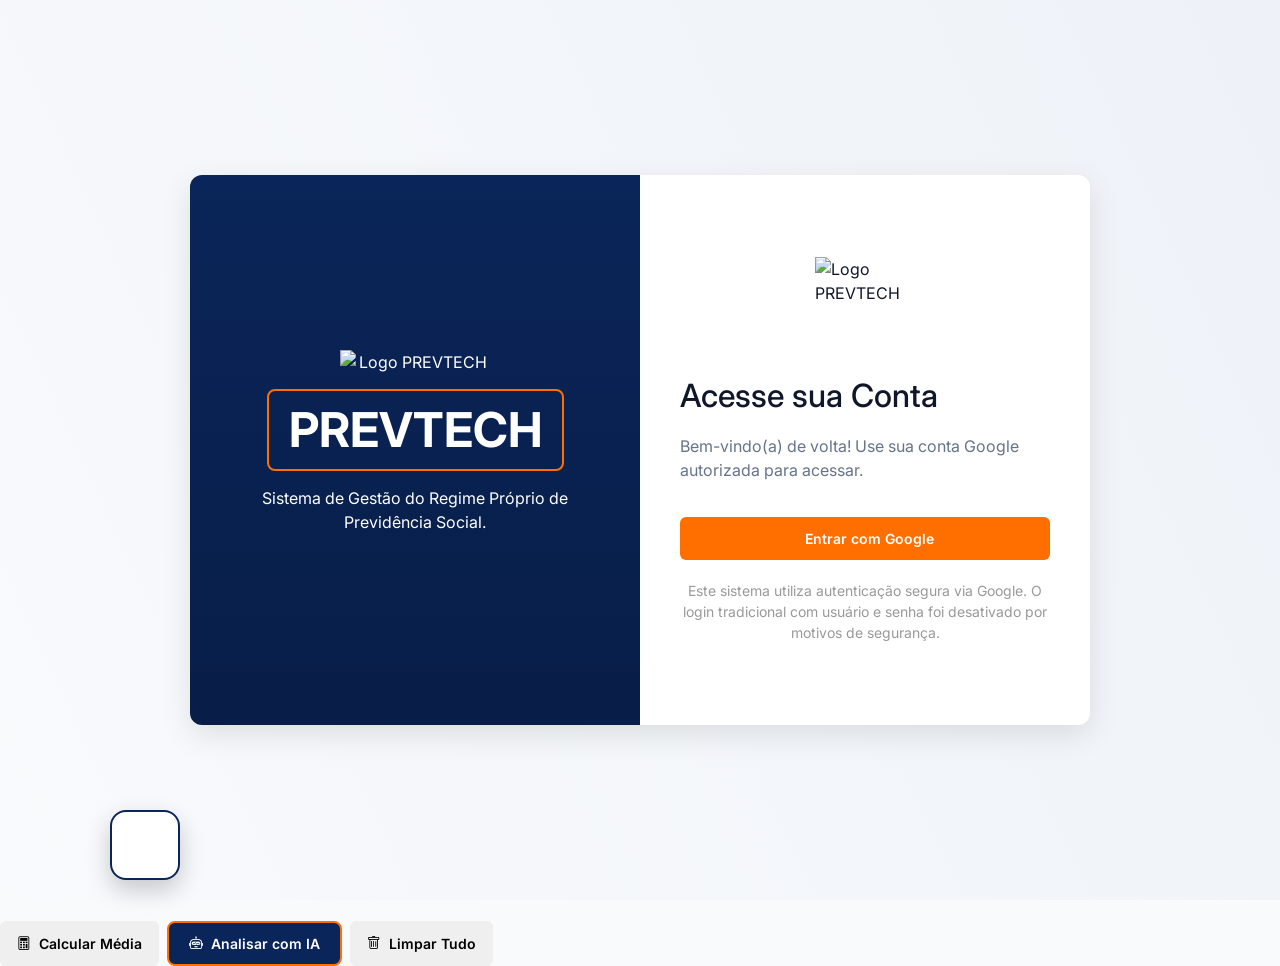
==== commit 3bb50422: "Update index.html" ====
--- a/index.html
+++ b/index.html
@@ -1133,6 +1133,20 @@
     </a>
 </div>
 
+<div class="d-flex gap-2 mt-3">
+    <button class="btn-prevtech-primario" onclick="calcularBeneficio()">
+        <i class="bi bi-calculator"></i> Calcular Média
+    </button>
+    
+    <button type="button" class="btn-prevtech-primario" onclick="analisarComIA()" style="background-color: var(--prevtech-azul-escuro); border: 2px solid var(--prevtech-laranja); color: white; padding: 10px 20px; border-radius: 8px; font-weight: 600;">
+        <i class="bi bi-robot"></i> Analisar com IA
+    </button>
+
+    <button class="btn-prevtech-secundario" onclick="limparTabela()">
+        <i class="bi bi-trash"></i> Limpar Tudo
+    </button>
+</div>
+  
 <div id="time-calc-modal" class="modal-overlay" style="display:none;">
     <div class="modal-content">
         <button id="btnCloseTimeCalc" class="modal-close">&times;</button>
@@ -1303,3 +1317,4 @@
 
 
 
+
--- a/style.css
+++ b/style.css
@@ -1437,3 +1437,15 @@
     transform: scale(1.05);
     border-color: var(--prevtech-laranja);
 }
+
+/* Ajuste para o Widget da IA */
+#prevtech-ai-container {
+    background-color: #ffffff;
+    pointer-events: auto;
+}
+
+/* Efeito ao passar o mouse quando fechado */
+#prevtech-ai-container:not([style*="width: 380px"]):hover {
+    transform: translateY(-5px);
+    cursor: pointer;
+}
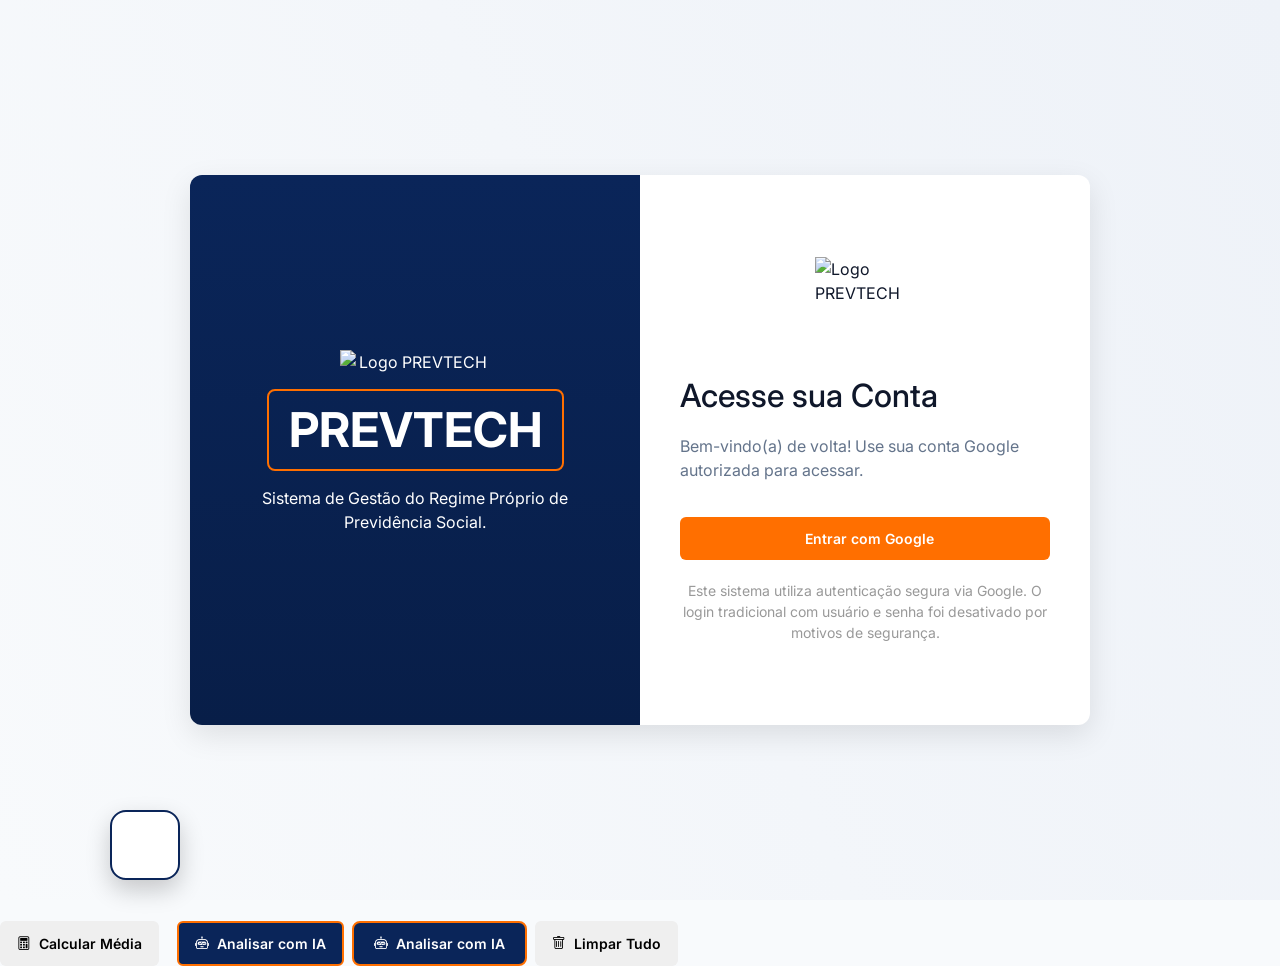
==== commit 2697c08f: "Update index.html" ====
--- a/index.html
+++ b/index.html
@@ -1230,7 +1230,7 @@
 <input type="file" id="carregarProcessoInput" accept=".json" style="display:none;" onchange="gestaoProcessos.carregarProcessoLocal(event)" />
 
 <!-- IA PREVTECH - POSIÇÃO ESQUERDA (EVITA CONFLITOS COM WHATSAPP) -->
-<div id="prevtech-ai-container" style="position:fixed; bottom:20px; left:110px; width:70px; height:70px; z-index:99999; transition: all 0.4s cubic-bezier(0.175, 0.885, 0.32, 1.275); border-radius: 16px; overflow: hidden; box-shadow: 0 10px 25px rgba(0,0,0,0.2); border: 2px solid var(--prevtech-azul-escuro); background: white;">
+<div id="prevtech-ai-container" style="position:fixed; bottom:20px; left:110px; width:70px; height:70px; z-index:99999; transition: all 0.4s cubic-bezier(0.175, 0.885, 0.32, 1.275); border-radius: 16px; overflow: hidden; box-shadow: 0 10px 25px rgba(0,0,0,0.2); border: 2px solid #0a2559; background: white;">
   <iframe 
     id="prevtech-ai-iframe"
     src="https://domingos-neto.github.io/prevtech-ai/" 
@@ -1240,12 +1240,32 @@
 </div>
 
 <script>
-  // Escuta as mensagens da IA para abrir/fechar o chat
+  // 1. INJEÇÃO AUTOMÁTICA DO BOTÃO NO LAYOUT
+  document.addEventListener("DOMContentLoaded", function() {
+    // Procura o botão de calcular média para colocar o da IA ao lado
+    const btnCalcular = document.querySelector('button[onclick="calcularBeneficio()"]');
+    
+    if (btnCalcular) {
+      const btnIA = document.createElement("button");
+      btnIA.type = "button";
+      btnIA.className = "btn-prevtech-primario";
+      btnIA.style.backgroundColor = "#0a2559";
+      btnIA.style.border = "2px solid #ff6f00";
+      btnIA.style.color = "white";
+      btnIA.style.marginLeft = "10px";
+      btnIA.innerHTML = '<i class="bi bi-robot"></i> Analisar com IA';
+      btnIA.onclick = analisarComIA;
+      
+      // Insere o botão da IA logo após o botão de calcular
+      btnCalcular.parentNode.insertBefore(btnIA, btnCalcular.nextSibling);
+    }
+  });
+
+  // 2. LÓGICA DE COMUNICAÇÃO COM O CHATBOT
   window.addEventListener('message', function(event) {
     const container = document.getElementById('prevtech-ai-container');
     if (!container) return;
     
-    // Se a IA enviar um sinal de 'chat_state' ou 'resize'
     if (event.data.type === 'chat_state' || event.data.type === 'resize' || event.data.expanded === true) {
       if (event.data.status === 'open' || event.data.expanded === true) {
         container.style.width = '380px';
@@ -1257,32 +1277,36 @@
     }
   });
 
-  // Função para o botão "Analisar com IA" que vamos colocar na aba de simulação
+  // 3. FUNÇÃO DE ANÁLISE DE DADOS
   function analisarComIA() {
     const container = document.getElementById('prevtech-ai-container');
     const iframe = document.getElementById('prevtech-ai-iframe');
     
-    // 1. Abre o chat
+    // Abre o chat
     container.style.width = '380px';
     container.style.height = '600px';
 
-    // 2. Coleta dados da tela (Nome, Média e Tempo)
+    // Captura os dados da simulação
     const dados = {
         servidor: document.getElementById('nomeServidor')?.value || 'Não identificado',
         media: document.getElementById('resultadoMedia')?.innerText || 'R$ 0,00',
         tempo: document.getElementById('tempoTotal')?.innerText || '0 anos'
     };
 
-    // 3. Envia para a IA
+    // Envia para a PREVTECH IA
     setTimeout(() => {
         iframe.contentWindow.postMessage({
             type: 'ANALISE_SOLICITADA',
             payload: dados
         }, '*');
-        alert("A IA PREVTECH recebeu os dados de " + dados.servidor + " e está analisando!");
     }, 500);
   }
 </script>
+
+<script src="https://cdn.jsdelivr.net/npm/bootstrap@5.3.3/dist/js/bootstrap.bundle.min.js"></script>
+<script src="https://cdnjs.cloudflare.com/ajax/libs/xlsx/0.18.5/xlsx.full.min.js"></script>
+<script src="https://cdnjs.cloudflare.com/ajax/libs/jspdf/2.5.1/jspdf.umd.min.js"></script>
+<script type="module" src="script.js"></script>
 </body>
 </html>
 
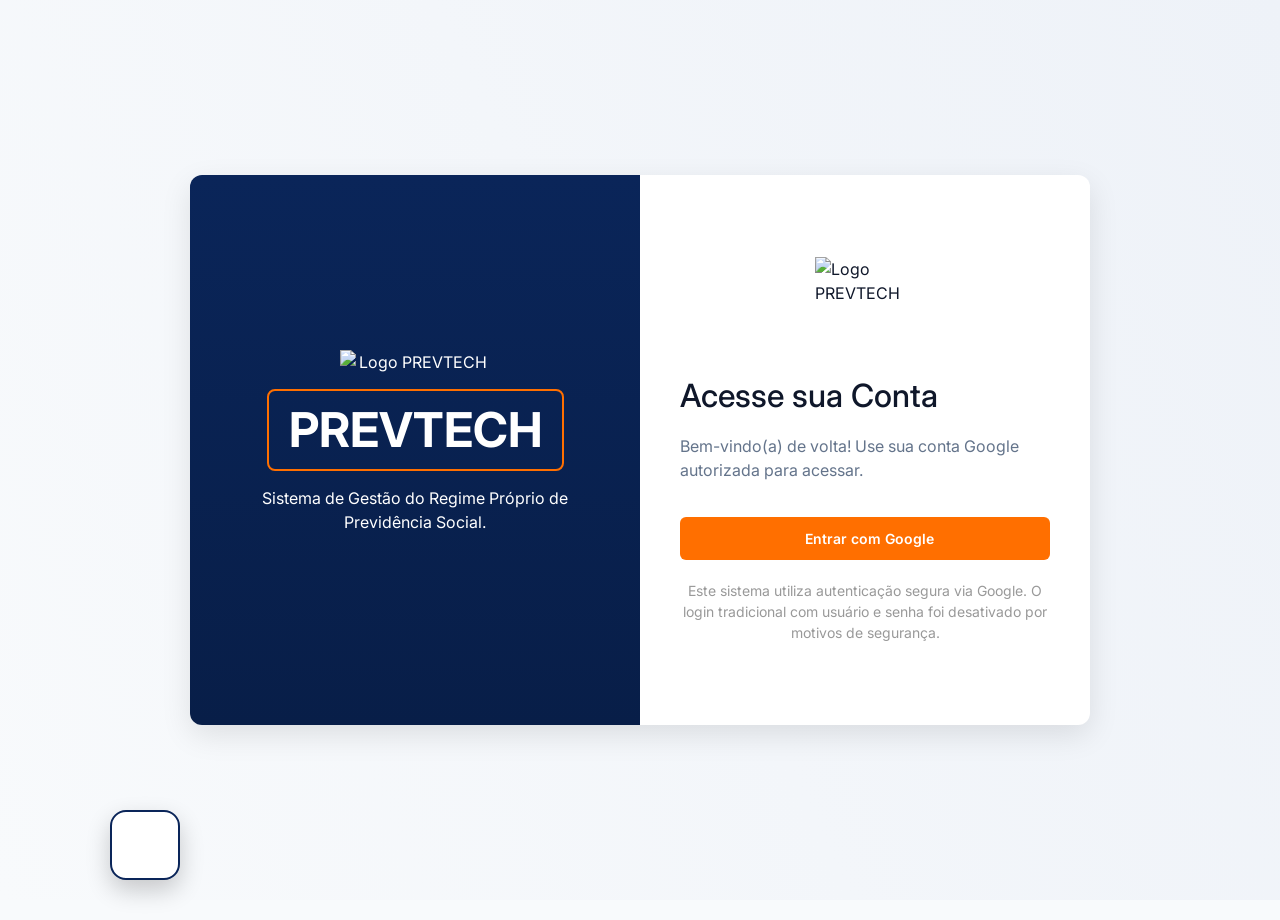
==== commit 4fe7e59e: "Update index.html" ====
--- a/index.html
+++ b/index.html
@@ -1133,20 +1133,6 @@
     </a>
 </div>
 
-<div class="d-flex gap-2 mt-3">
-    <button class="btn-prevtech-primario" onclick="calcularBeneficio()">
-        <i class="bi bi-calculator"></i> Calcular Média
-    </button>
-    
-    <button type="button" class="btn-prevtech-primario" onclick="analisarComIA()" style="background-color: var(--prevtech-azul-escuro); border: 2px solid var(--prevtech-laranja); color: white; padding: 10px 20px; border-radius: 8px; font-weight: 600;">
-        <i class="bi bi-robot"></i> Analisar com IA
-    </button>
-
-    <button class="btn-prevtech-secundario" onclick="limparTabela()">
-        <i class="bi bi-trash"></i> Limpar Tudo
-    </button>
-</div>
-  
 <div id="time-calc-modal" class="modal-overlay" style="display:none;">
     <div class="modal-content">
         <button id="btnCloseTimeCalc" class="modal-close">&times;</button>
@@ -1230,7 +1216,7 @@
 <input type="file" id="carregarProcessoInput" accept=".json" style="display:none;" onchange="gestaoProcessos.carregarProcessoLocal(event)" />
 
 <!-- IA PREVTECH - POSIÇÃO ESQUERDA (EVITA CONFLITOS COM WHATSAPP) -->
-<div id="prevtech-ai-container" style="position:fixed; bottom:20px; left:110px; width:70px; height:70px; z-index:99999; transition: all 0.4s cubic-bezier(0.175, 0.885, 0.32, 1.275); border-radius: 16px; overflow: hidden; box-shadow: 0 10px 25px rgba(0,0,0,0.2); border: 2px solid #0a2559; background: white;">
+<div id="prevtech-ai-container" style="position:fixed; bottom:20px; left:110px; width:70px; height:70px; z-index:99999; transition: all 0.4s cubic-bezier(0.175, 0.885, 0.32, 1.275); border-radius: 16px; overflow: hidden; box-shadow: 0 10px 25px rgba(0,0,0,0.2); border: 2px solid var(--prevtech-azul-escuro); background: white;">
   <iframe 
     id="prevtech-ai-iframe"
     src="https://domingos-neto.github.io/prevtech-ai/" 
@@ -1240,32 +1226,12 @@
 </div>
 
 <script>
-  // 1. INJEÇÃO AUTOMÁTICA DO BOTÃO NO LAYOUT
-  document.addEventListener("DOMContentLoaded", function() {
-    // Procura o botão de calcular média para colocar o da IA ao lado
-    const btnCalcular = document.querySelector('button[onclick="calcularBeneficio()"]');
-    
-    if (btnCalcular) {
-      const btnIA = document.createElement("button");
-      btnIA.type = "button";
-      btnIA.className = "btn-prevtech-primario";
-      btnIA.style.backgroundColor = "#0a2559";
-      btnIA.style.border = "2px solid #ff6f00";
-      btnIA.style.color = "white";
-      btnIA.style.marginLeft = "10px";
-      btnIA.innerHTML = '<i class="bi bi-robot"></i> Analisar com IA';
-      btnIA.onclick = analisarComIA;
-      
-      // Insere o botão da IA logo após o botão de calcular
-      btnCalcular.parentNode.insertBefore(btnIA, btnCalcular.nextSibling);
-    }
-  });
-
-  // 2. LÓGICA DE COMUNICAÇÃO COM O CHATBOT
+  // Escuta as mensagens da IA para abrir/fechar o chat
   window.addEventListener('message', function(event) {
     const container = document.getElementById('prevtech-ai-container');
     if (!container) return;
     
+    // Se a IA enviar um sinal de 'chat_state' ou 'resize'
     if (event.data.type === 'chat_state' || event.data.type === 'resize' || event.data.expanded === true) {
       if (event.data.status === 'open' || event.data.expanded === true) {
         container.style.width = '380px';
@@ -1277,36 +1243,32 @@
     }
   });
 
-  // 3. FUNÇÃO DE ANÁLISE DE DADOS
+  // Função para o botão "Analisar com IA" que vamos colocar na aba de simulação
   function analisarComIA() {
     const container = document.getElementById('prevtech-ai-container');
     const iframe = document.getElementById('prevtech-ai-iframe');
     
-    // Abre o chat
+    // 1. Abre o chat
     container.style.width = '380px';
     container.style.height = '600px';
 
-    // Captura os dados da simulação
+    // 2. Coleta dados da tela (Nome, Média e Tempo)
     const dados = {
         servidor: document.getElementById('nomeServidor')?.value || 'Não identificado',
         media: document.getElementById('resultadoMedia')?.innerText || 'R$ 0,00',
         tempo: document.getElementById('tempoTotal')?.innerText || '0 anos'
     };
 
-    // Envia para a PREVTECH IA
+    // 3. Envia para a IA
     setTimeout(() => {
         iframe.contentWindow.postMessage({
             type: 'ANALISE_SOLICITADA',
             payload: dados
         }, '*');
+        alert("A IA PREVTECH recebeu os dados de " + dados.servidor + " e está analisando!");
     }, 500);
   }
 </script>
-
-<script src="https://cdn.jsdelivr.net/npm/bootstrap@5.3.3/dist/js/bootstrap.bundle.min.js"></script>
-<script src="https://cdnjs.cloudflare.com/ajax/libs/xlsx/0.18.5/xlsx.full.min.js"></script>
-<script src="https://cdnjs.cloudflare.com/ajax/libs/jspdf/2.5.1/jspdf.umd.min.js"></script>
-<script type="module" src="script.js"></script>
 </body>
 </html>
 
@@ -1341,4 +1303,3 @@
 
 
 
-
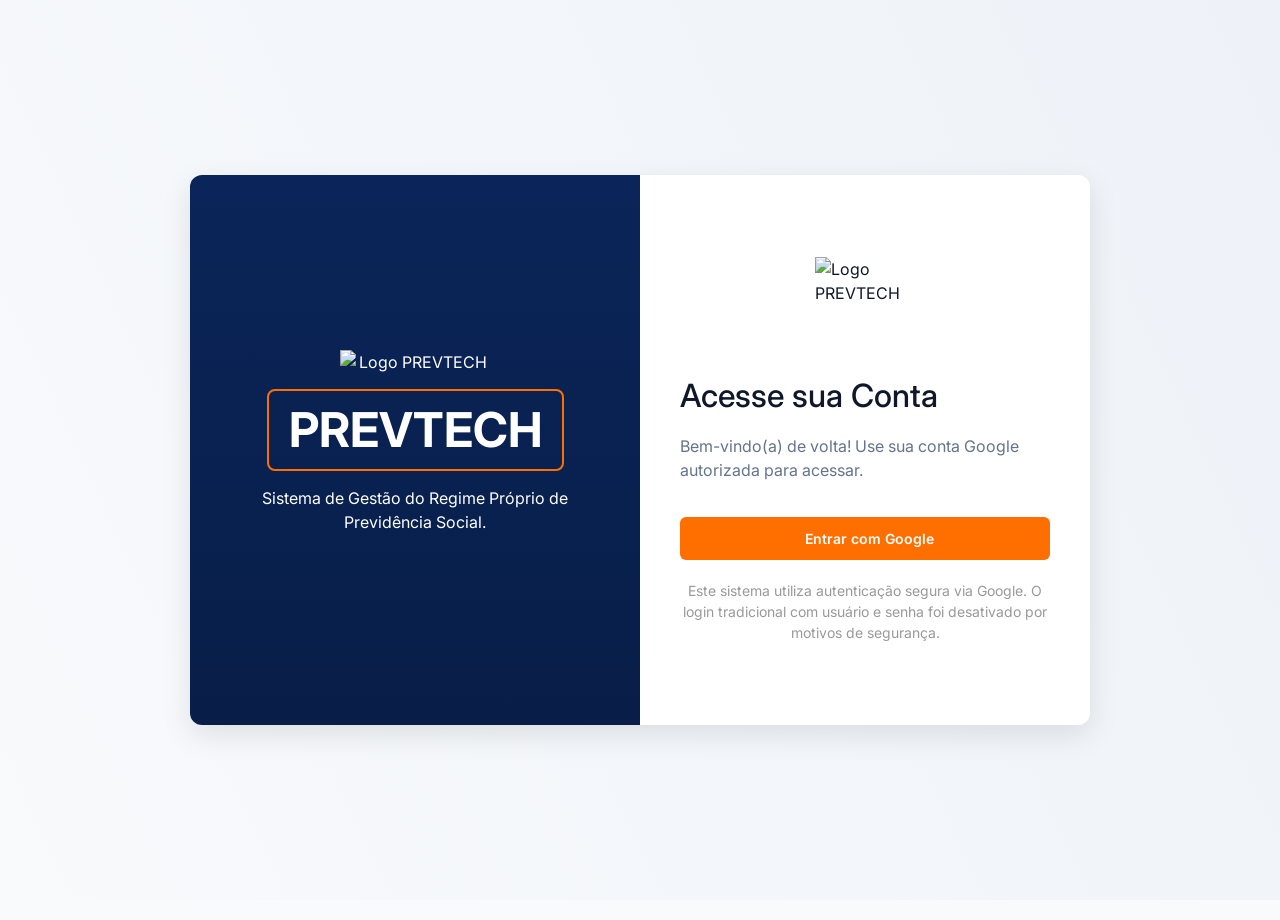
==== commit 229bdd69: "Update index.html" ====
--- a/index.html
+++ b/index.html
@@ -1214,61 +1214,6 @@
 <input type="file" id="carregarCTCInput" accept=".json" style="display:none;" onchange="carregarCTCLocal(event)" multiple />
 <input type="file" id="arquivoExcelCTC" accept=".xlsx, .xls" style="display:none;" />
 <input type="file" id="carregarProcessoInput" accept=".json" style="display:none;" onchange="gestaoProcessos.carregarProcessoLocal(event)" />
-
-<!-- IA PREVTECH - POSIÇÃO ESQUERDA (EVITA CONFLITOS COM WHATSAPP) -->
-<div id="prevtech-ai-container" style="position:fixed; bottom:20px; left:110px; width:70px; height:70px; z-index:99999; transition: all 0.4s cubic-bezier(0.175, 0.885, 0.32, 1.275); border-radius: 16px; overflow: hidden; box-shadow: 0 10px 25px rgba(0,0,0,0.2); border: 2px solid var(--prevtech-azul-escuro); background: white;">
-  <iframe 
-    id="prevtech-ai-iframe"
-    src="https://domingos-neto.github.io/prevtech-ai/" 
-    style="width:100%; height:100%; border:none;"
-    allow="clipboard-read; clipboard-write"
-  ></iframe>
-</div>
-
-<script>
-  // Escuta as mensagens da IA para abrir/fechar o chat
-  window.addEventListener('message', function(event) {
-    const container = document.getElementById('prevtech-ai-container');
-    if (!container) return;
-    
-    // Se a IA enviar um sinal de 'chat_state' ou 'resize'
-    if (event.data.type === 'chat_state' || event.data.type === 'resize' || event.data.expanded === true) {
-      if (event.data.status === 'open' || event.data.expanded === true) {
-        container.style.width = '380px';
-        container.style.height = '600px';
-      } else {
-        container.style.width = '70px';
-        container.style.height = '70px';
-      }
-    }
-  });
-
-  // Função para o botão "Analisar com IA" que vamos colocar na aba de simulação
-  function analisarComIA() {
-    const container = document.getElementById('prevtech-ai-container');
-    const iframe = document.getElementById('prevtech-ai-iframe');
-    
-    // 1. Abre o chat
-    container.style.width = '380px';
-    container.style.height = '600px';
-
-    // 2. Coleta dados da tela (Nome, Média e Tempo)
-    const dados = {
-        servidor: document.getElementById('nomeServidor')?.value || 'Não identificado',
-        media: document.getElementById('resultadoMedia')?.innerText || 'R$ 0,00',
-        tempo: document.getElementById('tempoTotal')?.innerText || '0 anos'
-    };
-
-    // 3. Envia para a IA
-    setTimeout(() => {
-        iframe.contentWindow.postMessage({
-            type: 'ANALISE_SOLICITADA',
-            payload: dados
-        }, '*');
-        alert("A IA PREVTECH recebeu os dados de " + dados.servidor + " e está analisando!");
-    }, 500);
-  }
-</script>
 </body>
 </html>
 
@@ -1293,13 +1238,3 @@
 
 
 
-
-
-
-
-
-
-
-
-
-
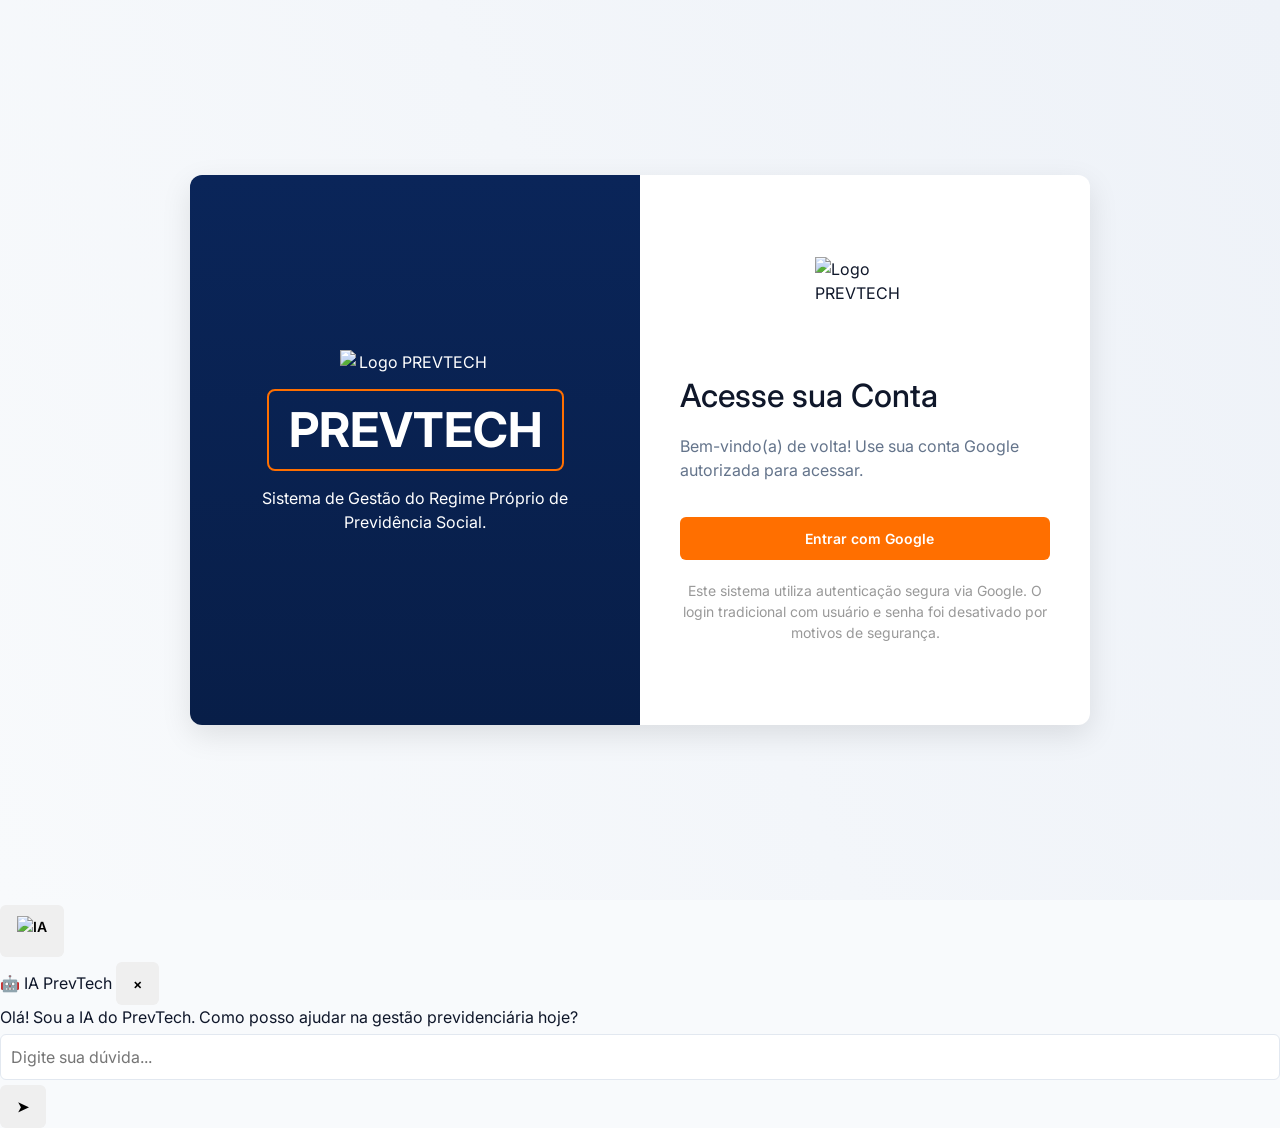
==== commit 5d58dc7e: "Update index.html" ====
--- a/index.html
+++ b/index.html
@@ -1214,6 +1214,28 @@
 <input type="file" id="carregarCTCInput" accept=".json" style="display:none;" onchange="carregarCTCLocal(event)" multiple />
 <input type="file" id="arquivoExcelCTC" accept=".xlsx, .xls" style="display:none;" />
 <input type="file" id="carregarProcessoInput" accept=".json" style="display:none;" onchange="gestaoProcessos.carregarProcessoLocal(event)" />
+
+<div id="ia-widget-container">
+    <button id="ia-toggle-btn" onclick="toggleChat()">
+        <img src="https://cdn-icons-png.flaticon.com/512/4712/4712027.png" alt="IA" width="30" height="30">
+        </button>
+
+    <div id="ia-chat-window" class="hidden">
+        <div class="chat-header">
+            <span>🤖 IA PrevTech</span>
+            <button onclick="toggleChat()" class="close-btn">&times;</button>
+        </div>
+        <div class="chat-body" id="chat-body">
+            <div class="message bot-message">
+                Olá! Sou a IA do PrevTech. Como posso ajudar na gestão previdenciária hoje?
+            </div>
+        </div>
+        <div class="chat-footer">
+            <input type="text" id="user-input" placeholder="Digite sua dúvida..." onkeypress="handleEnter(event)">
+            <button onclick="sendMessage()">➤</button>
+        </div>
+    </div>
+</div>
 </body>
 </html>
 
@@ -1238,3 +1260,4 @@
 
 
 
+
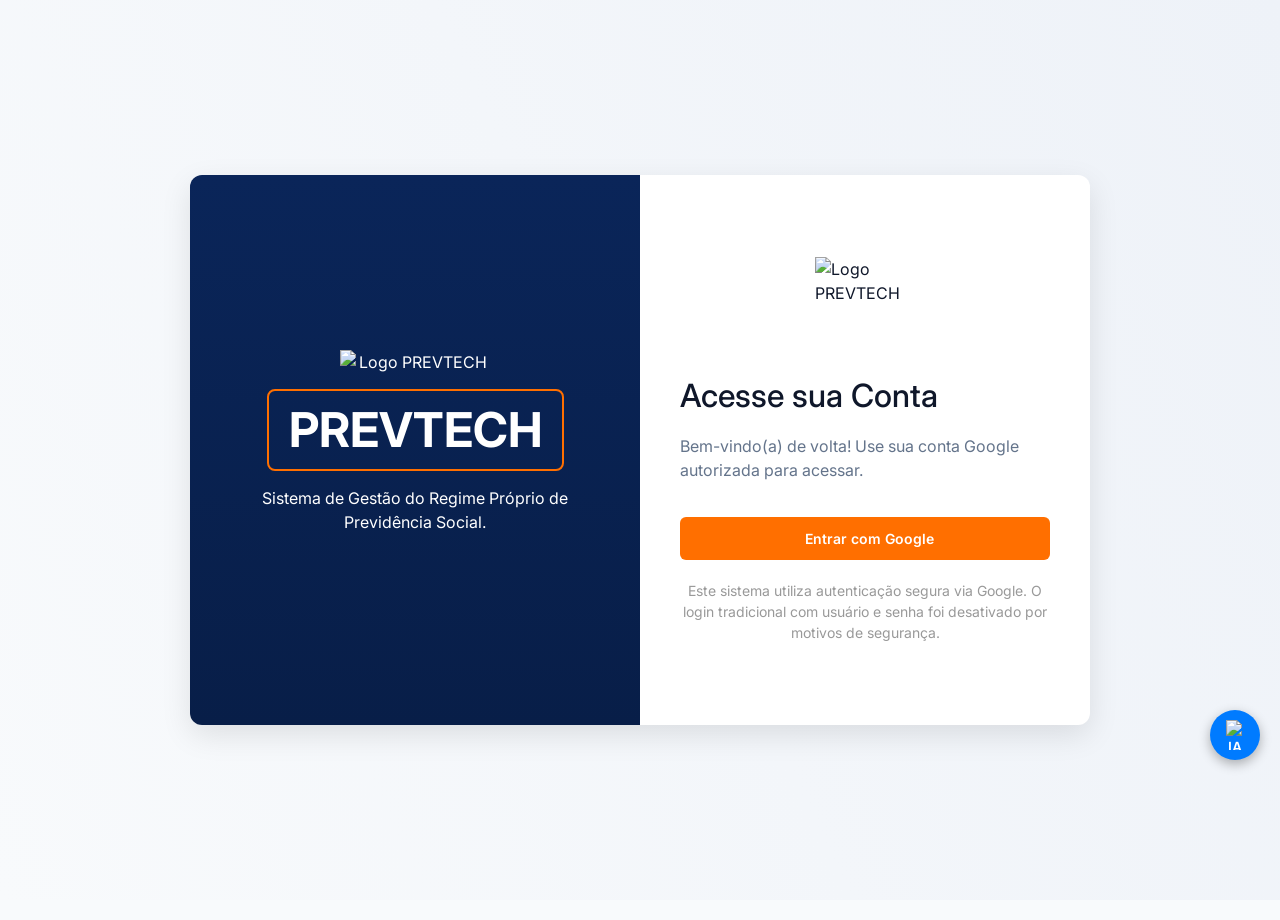
==== commit 357c6e72: "Update index.html" ====
--- a/index.html
+++ b/index.html
@@ -23,6 +23,14 @@
             margin-bottom: 20px; /* Controla o espaço abaixo do grid de cards */
         }
     </style>
+
+  <script type="importmap">
+  {
+    "imports": {
+      "@google/generative-ai": "https://esm.run/@google/generative-ai"
+    }
+  }
+</script>
     
 </head>
 <body>
@@ -1261,3 +1269,4 @@
 
 
 
+
--- a/style.css
+++ b/style.css
@@ -1423,29 +1423,136 @@
 /* FIM: ESTILOS PARA O MODAL DO EXTRATOR DE PDF      */
 /* ================================================= */
 
-/* Estilização Customizada para o Container da IA PREVTECH */
-#prevtech-ai-container {
-    box-shadow: 0 8px 32px rgba(0, 0, 0, 0.15);
-    border: 2px solid var(--prevtech-azul-escuro);
+/* Container do Widget */
+#ia-widget-container {
+    position: fixed;
+    bottom: 140px; /* Aumentei de 90px para 140px para subir acima da calculadora */
+    right: 20px;
+    z-index: 9999;
+    font-family: 'Segoe UI', Tahoma, Geneva, Verdana, sans-serif;
+}
+
+/* Botão Flutuante Redondo */
+#ia-toggle-btn {
+    background-color: #007bff; /* Cor do tema PrevTech */
+    color: white;
+    border: none;
+    border-radius: 50%;
+    width: 50px;
+    height: 50px;
+    cursor: pointer;
+    box-shadow: 0 4px 12px rgba(0,0,0,0.3);
+    transition: transform 0.3s ease;
+    display: flex;
+    align-items: center;
+    justify-content: center;
+}
+
+#ia-toggle-btn:hover {
+    transform: scale(1.1);
+    background-color: #0056b3;
+}
+
+/* Janela do Chat */
+#ia-chat-window {
+    width: 320px;
+    height: 450px;
+    background-color: white;
     border-radius: 12px;
-    background-color: var(--cor-superficie);
+    box-shadow: 0 5px 20px rgba(0,0,0,0.2);
+    display: flex;
+    flex-direction: column;
+    position: absolute;
+    bottom: 70px;
+    right: 0;
     overflow: hidden;
-}
-
-/* Efeito de hover no botão da IA */
-#prevtech-ai-container:hover {
-    transform: scale(1.05);
-    border-color: var(--prevtech-laranja);
-}
-
-/* Ajuste para o Widget da IA */
-#prevtech-ai-container {
-    background-color: #ffffff;
-    pointer-events: auto;
-}
-
-/* Efeito ao passar o mouse quando fechado */
-#prevtech-ai-container:not([style*="width: 380px"]):hover {
-    transform: translateY(-5px);
+    transition: all 0.3s ease;
+}
+
+/* Classe para esconder o chat */
+.hidden {
+    display: none !important;
+}
+
+/* Cabeçalho */
+.chat-header {
+    background-color: #007bff;
+    color: white;
+    padding: 15px;
+    display: flex;
+    justify-content: space-between;
+    align-items: center;
+    font-weight: bold;
+}
+
+.close-btn {
+    background: none;
+    border: none;
+    color: white;
+    font-size: 20px;
     cursor: pointer;
 }
+
+/* Corpo das Mensagens */
+.chat-body {
+    flex: 1;
+    padding: 15px;
+    overflow-y: auto;
+    background-color: #f4f7f6;
+    display: flex;
+    flex-direction: column;
+    gap: 10px;
+}
+
+/* Balões de Mensagem */
+.message {
+    padding: 10px 15px;
+    border-radius: 15px;
+    max-width: 80%;
+    font-size: 14px;
+    line-height: 1.4;
+}
+
+.bot-message {
+    background-color: #e9ecef;
+    color: #333;
+    align-self: flex-start;
+    border-bottom-left-radius: 0;
+}
+
+.user-message {
+    background-color: #007bff;
+    color: white;
+    align-self: flex-end;
+    border-bottom-right-radius: 0;
+}
+
+/* Rodapé (Input) */
+.chat-footer {
+    padding: 10px;
+    border-top: 1px solid #ddd;
+    display: flex;
+    gap: 5px;
+    background: white;
+}
+
+.chat-footer input {
+    flex: 1;
+    padding: 10px;
+    border: 1px solid #ddd;
+    border-radius: 20px;
+    outline: none;
+}
+
+.chat-footer button {
+    background: #007bff;
+    color: white;
+    border: none;
+    width: 40px;
+    height: 40px;
+    border-radius: 50%;
+    cursor: pointer;
+}
+
+
+
